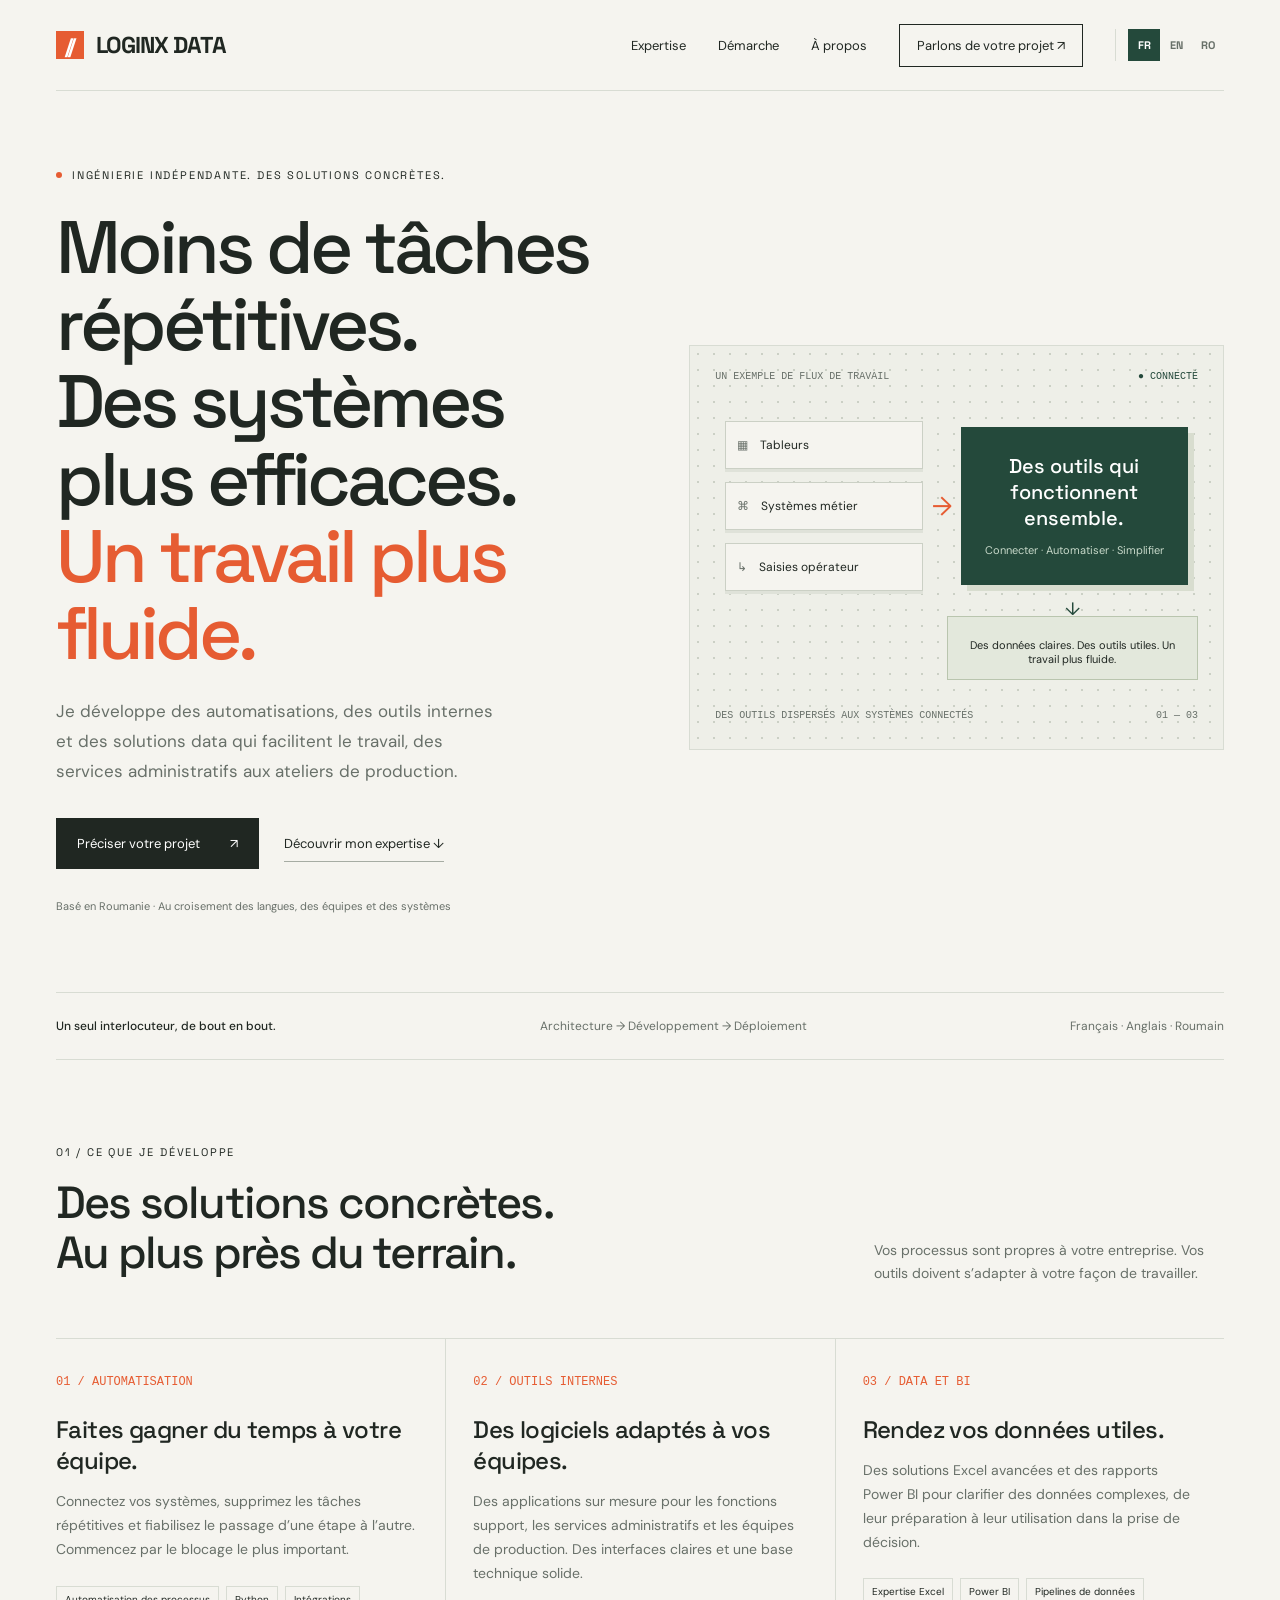
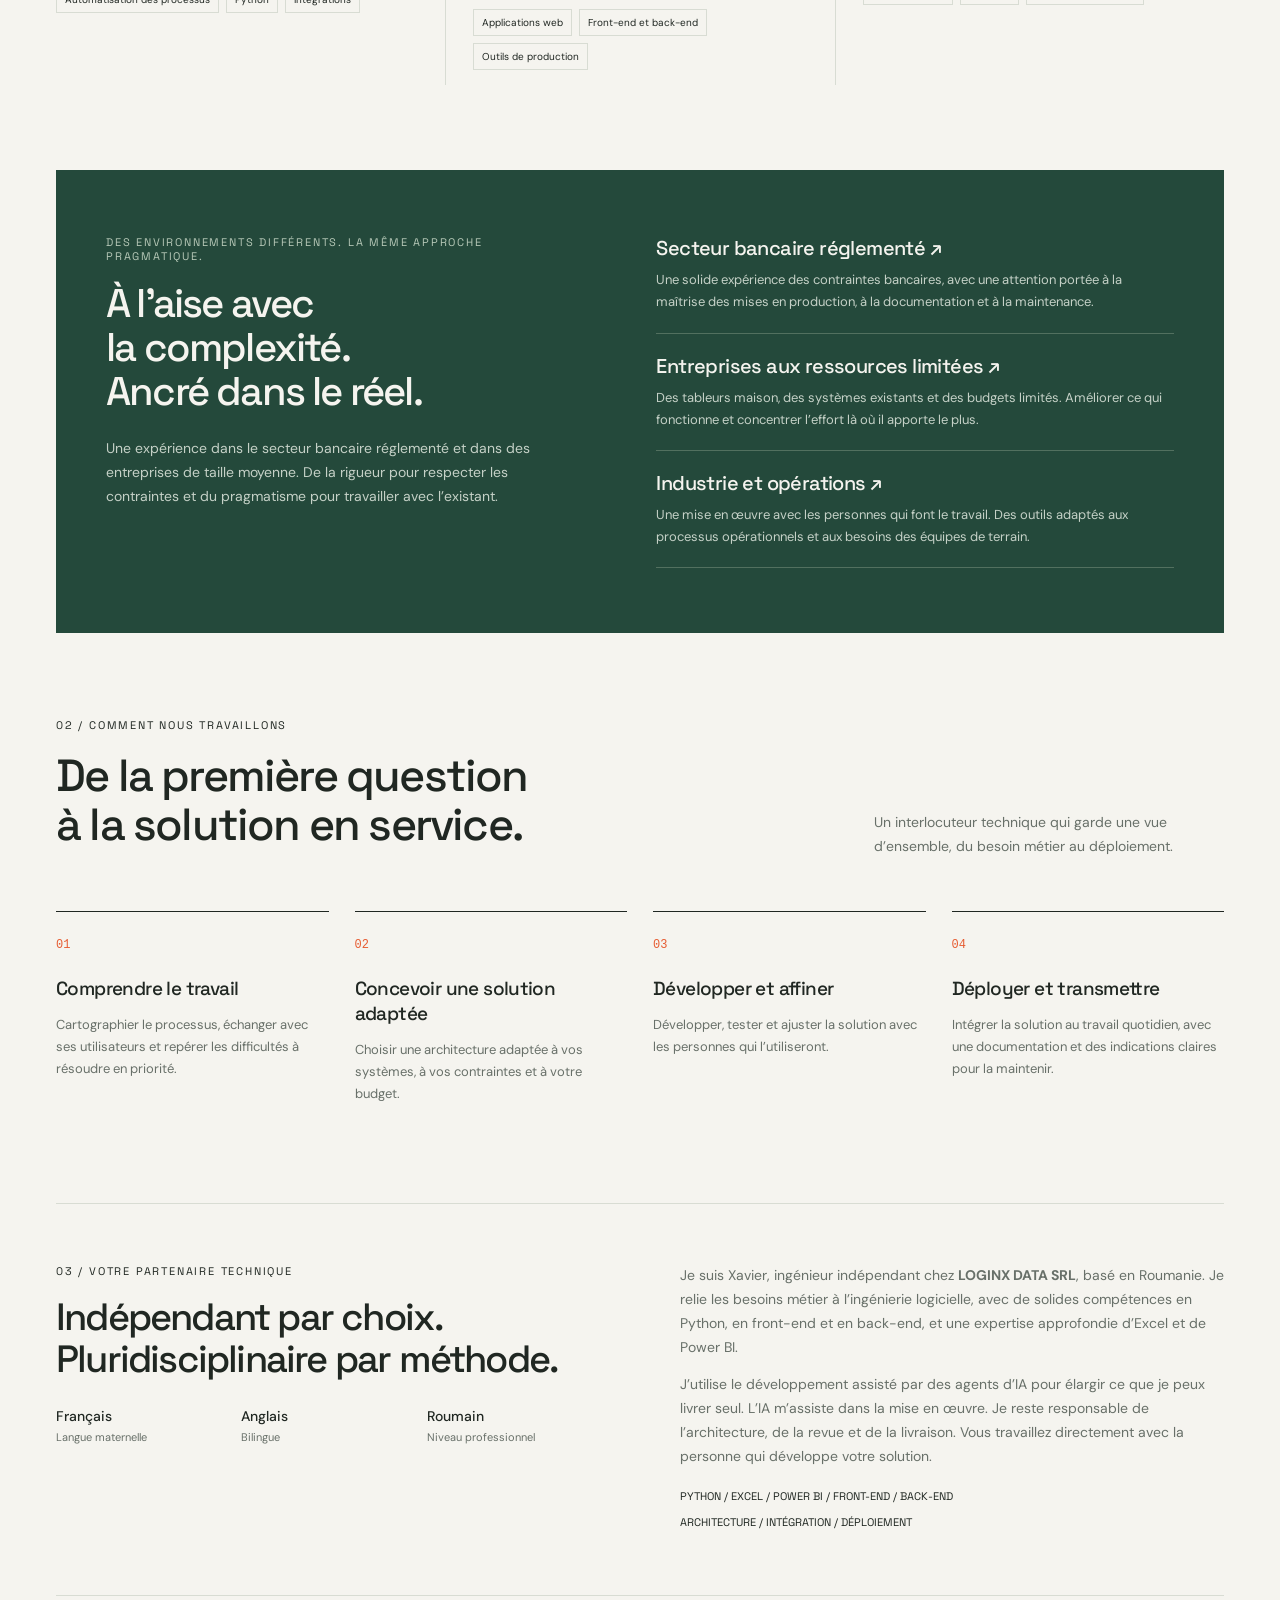
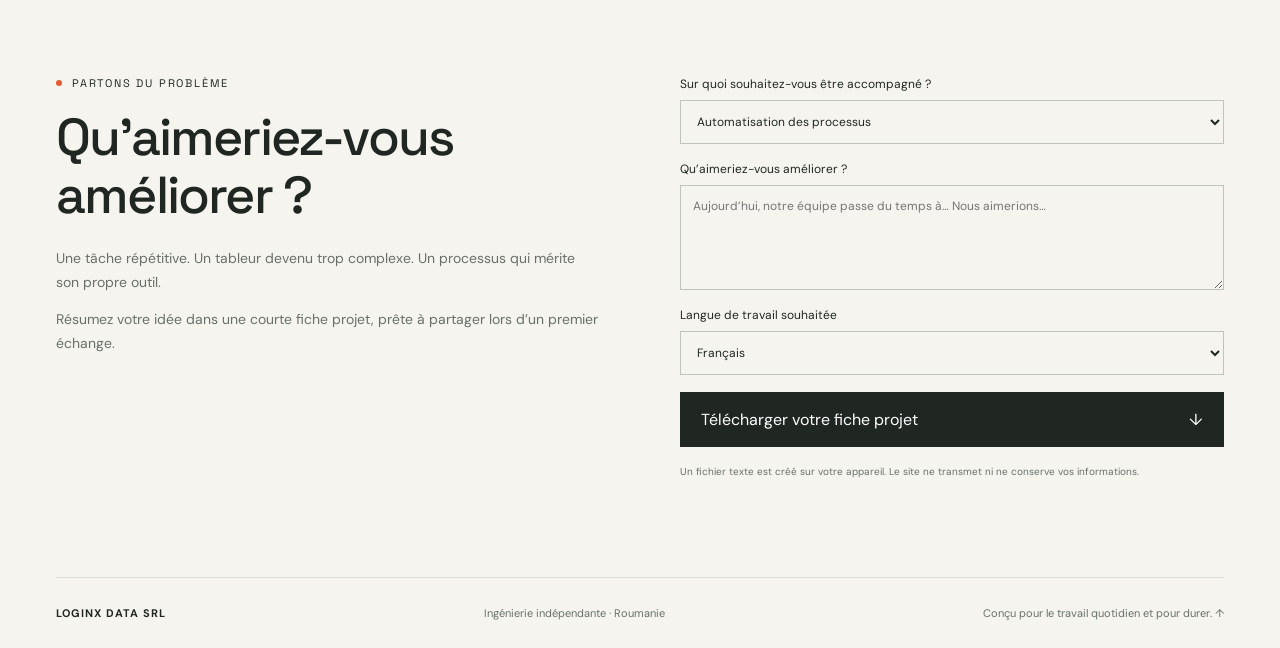
==== public/fr/index.html @ e3ccf80a "language and particule cursor" ====
<!doctype html>
<html lang="fr"><head><meta charset="utf-8"><meta name="viewport" content="width=device-width,initial-scale=1"><meta name="description" content="LOGINX DATA propose des services d’automatisation, de développement d’outils internes et de business intelligence. Ingénieur indépendant francophone basé en Roumanie, de l’architecture au déploiement."><meta name="theme-color" content="#f5f4ef"><title>LOGINX DATA — Fluidifiez votre travail.</title><link rel="stylesheet" href="../site.css"><script src="../cursor.js" defer></script></head><body><div class="wrap"><header><a class="brand" href="#" aria-label="Accueil LOGINX DATA"><span class="mark">//</span>LOGINX DATA</a><nav aria-label="Navigation principale"><a href="#expertise">Expertise</a><a href="#approach">Démarche</a><a href="#about">À propos</a><a class="nav-cta" href="#project">Parlons de votre projet ↗</a><div class="language-switch" role="group" aria-label="Langue du site"><a href="../fr/" lang="fr" hreflang="fr" aria-label="Français" aria-current="page">FR</a><a href="../" lang="en" hreflang="en" aria-label="English">EN</a><a href="../ro/" lang="ro" hreflang="ro" aria-label="Română">RO</a></div></nav></header><main>
<section class="hero"><div><div class="eyebrow"><span class="dot"></span>Ingénierie indépendante. Des solutions concrètes.</div><h1>Moins de tâches répétitives.<br>Des systèmes plus efficaces.<br><em>Un travail plus fluide.</em></h1><p class="lead">Je développe des automatisations, des outils internes et des solutions data qui facilitent le travail, des services administratifs aux ateliers de production.</p><div class="actions"><a class="btn" href="#project">Préciser votre projet <span>↗</span></a><a class="text-link" href="#expertise">Découvrir mon expertise ↓</a></div><p class="micro">Basé en Roumanie · Au croisement des langues, des équipes et des systèmes</p></div><div class="system" aria-label="Exemple de flux reliant tableurs, systèmes métier et saisies opérateur à des automatisations et des outils internes"><div class="sys-head"><span>UN EXEMPLE DE FLUX DE TRAVAIL</span><span class="live">● CONNECTÉ</span></div><div class="diagram"><div class="sources"><div class="node"><span>▦</span> Tableurs</div><div class="node"><span>⌘</span> Systèmes métier</div><div class="node"><span>↳</span> Saisies opérateur</div></div><div class="connector">→</div><div class="core"><b>Des outils qui<br>fonctionnent ensemble.</b><small>Connecter · Automatiser · Simplifier</small></div></div><div class="output">Des données claires. Des outils utiles. Un travail plus fluide.</div><div class="sys-foot"><span>DES OUTILS DISPERSÉS AUX SYSTÈMES CONNECTÉS</span><span>01 — 03</span></div></div></section>
<div class="strip"><b>Un seul interlocuteur, de bout en bout.</b><span>Architecture → Développement → Déploiement</span><span>Français · Anglais · Roumain</span></div>
<section class="section" id="expertise"><div class="section-head"><div><div class="eyebrow">01 / Ce que je développe</div><h2>Des solutions concrètes.<br>Au plus près du terrain.</h2></div><p>Vos processus sont propres à votre entreprise. Vos outils doivent s’adapter à votre façon de travailler.</p></div><div class="services"><article class="service"><span class="number">01 / AUTOMATISATION</span><h3>Faites gagner du temps à votre équipe.</h3><p>Connectez vos systèmes, supprimez les tâches répétitives et fiabilisez le passage d’une étape à l’autre. Commencez par le blocage le plus important.</p><div class="tags"><span class="tag">Automatisation des processus</span><span class="tag">Python</span><span class="tag">Intégrations</span></div></article><article class="service"><span class="number">02 / OUTILS INTERNES</span><h3>Des logiciels adaptés à vos équipes.</h3><p>Des applications sur mesure pour les fonctions support, les services administratifs et les équipes de production. Des interfaces claires et une base technique solide.</p><div class="tags"><span class="tag">Applications web</span><span class="tag">Front-end et back-end</span><span class="tag">Outils de production</span></div></article><article class="service"><span class="number">03 / DATA ET BI</span><h3>Rendez vos données utiles.</h3><p>Des solutions Excel avancées et des rapports Power BI pour clarifier des données complexes, de leur préparation à leur utilisation dans la prise de décision.</p><div class="tags"><span class="tag">Expertise Excel</span><span class="tag">Power BI</span><span class="tag">Pipelines de données</span></div></article></div></section>
<section class="context"><div><div class="eyebrow">Des environnements différents. La même approche pragmatique.</div><h2>À l’aise avec<br>la complexité.<br>Ancré dans le réel.</h2><p class="context-intro">Une expérience dans le secteur bancaire réglementé et dans des entreprises de taille moyenne. De la rigueur pour respecter les contraintes et du pragmatisme pour travailler avec l’existant.</p></div><div class="contexts"><article><h3>Secteur bancaire réglementé ↗</h3><p>Une solide expérience des contraintes bancaires, avec une attention portée à la maîtrise des mises en production, à la documentation et à la maintenance.</p></article><article><h3>Entreprises aux ressources limitées ↗</h3><p>Des tableurs maison, des systèmes existants et des budgets limités. Améliorer ce qui fonctionne et concentrer l’effort là où il apporte le plus.</p></article><article><h3>Industrie et opérations ↗</h3><p>Une mise en œuvre avec les personnes qui font le travail. Des outils adaptés aux processus opérationnels et aux besoins des équipes de terrain.</p></article></div></section>
<section class="section" id="approach"><div class="section-head"><div><div class="eyebrow">02 / Comment nous travaillons</div><h2>De la première question<br>à la solution en service.</h2></div><p>Un interlocuteur technique qui garde une vue d’ensemble, du besoin métier au déploiement.</p></div><div class="process"><article><span class="number">01</span><h3>Comprendre le travail</h3><p>Cartographier le processus, échanger avec ses utilisateurs et repérer les difficultés à résoudre en priorité.</p></article><article><span class="number">02</span><h3>Concevoir une solution adaptée</h3><p>Choisir une architecture adaptée à vos systèmes, à vos contraintes et à votre budget.</p></article><article><span class="number">03</span><h3>Développer et affiner</h3><p>Développer, tester et ajuster la solution avec les personnes qui l’utiliseront.</p></article><article><span class="number">04</span><h3>Déployer et transmettre</h3><p>Intégrer la solution au travail quotidien, avec une documentation et des indications claires pour la maintenir.</p></article></div></section>
<section class="about" id="about"><div><div class="eyebrow">03 / Votre partenaire technique</div><h2>Indépendant par choix.<br>Pluridisciplinaire par méthode.</h2><div class="languages"><div><b>Français</b><span>Langue maternelle</span></div><div><b>Anglais</b><span>Bilingue</span></div><div><b>Roumain</b><span>Niveau professionnel</span></div></div></div><div><p style="margin-top:0">Je suis Xavier, ingénieur indépendant chez <strong>LOGINX DATA SRL</strong>, basé en Roumanie. Je relie les besoins métier à l’ingénierie logicielle, avec de solides compétences en Python, en front-end et en back-end, et une expertise approfondie d’Excel et de Power BI.</p><p>J’utilise le développement assisté par des agents d’IA pour élargir ce que je peux livrer seul. L’IA m’assiste dans la mise en œuvre. Je reste responsable de l’architecture, de la revue et de la livraison. Vous travaillez directement avec la personne qui développe votre solution.</p><div class="tech">PYTHON / EXCEL / POWER BI / FRONT-END / BACK-END<br>ARCHITECTURE / INTÉGRATION / DÉPLOIEMENT</div></div></section>
<section class="contact" id="project"><div><div class="eyebrow"><span class="dot"></span>Partons du problème</div><h2>Qu’aimeriez-vous<br>améliorer ?</h2><p>Une tâche répétitive. Un tableur devenu trop complexe. Un processus qui mérite son propre outil.</p><p>Résumez votre idée dans une courte fiche projet, prête à partager lors d’un premier échange.</p></div><form class="form" id="brief"><label>Sur quoi souhaitez-vous être accompagné ?<select id="need"><option>Automatisation des processus</option><option>Outil interne ou application web</option><option>Excel et Power BI</option><option>Processus de production et outils opérateur</option><option>Architecture et réalisation de bout en bout</option></select></label><label>Qu’aimeriez-vous améliorer ?<textarea id="problem" placeholder="Aujourd’hui, notre équipe passe du temps à… Nous aimerions…" required maxlength="5000"></textarea></label><label>Langue de travail souhaitée<select id="language"><option>Anglais</option><option selected>Français</option><option>Roumain</option></select></label><button class="btn" type="submit">Télécharger votre fiche projet <span>↓</span></button><small>Un fichier texte est créé sur votre appareil. Le site ne transmet ni ne conserve vos informations.</small><p id="status" role="status"></p></form></section>
</main><footer><span class="foot-brand">LOGINX DATA SRL</span><span>Ingénierie indépendante · Roumanie</span><span>Conçu pour le travail quotidien et pour durer. <a href="#" aria-label="Retour en haut">↑</a></span></footer></div><script>document.getElementById('brief').addEventListener('submit',function(e){e.preventDefault();const content='FICHE PROJET — LOGINX DATA\n\nDomaine: '+document.getElementById('need').value+'\nLangue de travail: '+document.getElementById('language').value+'\n\nLe besoin\n'+document.getElementById('problem').value.trim()+'\n\nÀ aborder ensemble\n- Outils et systèmes actuels\n- Utilisateurs de la solution\n- Résultat attendu\n- Budget et calendrier\n';const url=URL.createObjectURL(new Blob([content],{type:'text/plain;charset=utf-8'}));const a=document.createElement('a');a.href=url;a.download='loginx-project-brief.txt';a.click();setTimeout(()=>URL.revokeObjectURL(url),1000);document.getElementById('status').textContent='Votre fiche est prête. Gardez-la pour votre premier échange.';});</script></body></html>
---- public/site.css ----
@import url('https://fonts.googleapis.com/css2?family=DM+Sans:wght@400;500;600;700&family=Space+Grotesk:wght@400;500;600;700&display=swap');
:root{--paper:#f5f4ef;--ink:#202722;--muted:#687069;--line:#d8dcd3;--orange:#e65c32;--green:#24493b}*{box-sizing:border-box}html{scroll-behavior:smooth;scroll-padding-top:85px}body{margin:0;background:var(--paper);color:var(--ink);font-family:'DM Sans',sans-serif;font-size:16px}a{color:inherit;text-decoration:none}button,input,select,textarea{font:inherit}button,a,input,select,textarea{outline-offset:5px}button{cursor:pointer}.wrap{max-width:1320px;margin:auto;padding:0 56px}header{height:91px;border-bottom:1px solid var(--line);display:flex;align-items:center;justify-content:space-between}.brand{font-family:'Space Grotesk',sans-serif;letter-spacing:-1px;font-weight:700;font-size:23px;display:flex;align-items:center;gap:12px}.mark{background:var(--orange);width:28px;height:28px;display:inline-grid;place-items:center;color:white;font-size:21px;letter-spacing:-5px;padding-right:5px}nav{display:flex;gap:32px;align-items:center;font-size:13px}nav a:hover{color:var(--orange)}.nav-cta{border:1px solid var(--ink);padding:12px 17px}.eyebrow{font-family:'Space Grotesk',sans-serif;text-transform:uppercase;letter-spacing:1.8px;font-size:11px;display:flex;gap:10px;align-items:center}.dot{width:6px;height:6px;background:var(--orange);border-radius:50%;display:inline-block}.hero{padding:77px 0 65px;display:grid;grid-template-columns:1.1fr 1fr;gap:45px;align-items:center}h1,h2,h3{font-family:'Space Grotesk',sans-serif;font-weight:500}h1{font-size:clamp(52px,5.8vw,80px);line-height:1.04;letter-spacing:-4px;margin:27px 0 25px}h1 em{font-style:normal;color:var(--orange)}.lead{font-size:17px;line-height:1.75;color:var(--muted);max-width:440px}.actions{display:flex;gap:25px;align-items:center;margin-top:32px;font-size:13px}.btn{display:inline-flex;align-items:center;justify-content:space-between;gap:30px;background:var(--ink);color:white;padding:17px 21px;border:0}.btn:hover{background:var(--green)}.text-link{border-bottom:1px solid #a6aca3;padding:9px 0}.micro{font-size:11px;color:var(--muted);margin-top:28px}.system{position:relative;border:1px solid var(--line);padding:25px;background-color:#eeefe8;background-image:radial-gradient(#cbd0c5 1px,transparent 1px);background-size:16px 16px;min-height:405px}.sys-head{display:flex;justify-content:space-between;font-family:monospace;font-size:10px;color:var(--muted)}.live{color:var(--green)}.diagram{padding:39px 10px 25px;display:grid;grid-template-columns:1fr 38px 1.15fr;align-items:center}.sources{display:grid;gap:13px}.node{background:var(--paper);border:1px solid #cbd0c5;padding:15px 11px;font-size:12px;display:flex;align-items:center;gap:12px;box-shadow:0 3px 0 #dfe2d9}.node span{color:var(--muted);font-family:monospace}.connector{text-align:center;color:var(--orange);font-size:26px}.core{background:var(--green);color:#fff;padding:26px 18px;text-align:center;box-shadow:6px 6px 0 #d8ddcf}.core b{font-family:'Space Grotesk';font-size:20px;font-weight:500}.core small{display:block;line-height:1.6;color:#c8d9ca;margin-top:11px;font-size:11px}.output{margin-left:auto;width:52%;padding:13px;background:#e3e8dc;border:1px solid #b9c5ae;font-size:11px;text-align:center}.output:before{content:'↓';display:block;margin-top:-33px;margin-bottom:17px;color:var(--green);font-size:18px}.sys-foot{display:flex;justify-content:space-between;margin-top:30px;font:10px monospace;color:var(--muted)}.strip{border-top:1px solid var(--line);border-bottom:1px solid var(--line);padding:25px 0;display:flex;justify-content:space-between;gap:20px;font-size:12px}.strip span{color:var(--muted)}.strip b{font-weight:500}.section{padding:85px 0}h2{font-size:45px;line-height:1.1;letter-spacing:-1.8px;margin:19px 0 23px}.section-head{display:flex;justify-content:space-between;align-items:end;gap:50px;margin-bottom:38px}.section-head p{max-width:350px;color:var(--muted);font-size:14px;line-height:1.7}.services{display:grid;grid-template-columns:repeat(3,1fr);border-top:1px solid var(--line)}.service{padding:30px 27px 15px 0}.service+.service{border-left:1px solid var(--line);padding-left:27px}.number{font:12px monospace;color:var(--orange)}h3{font-size:24px;letter-spacing:-.6px;margin:24px 0 14px}p{line-height:1.7}.service p{font-size:14px;color:var(--muted)}.tags{display:flex;gap:7px;flex-wrap:wrap;margin-top:24px}.tag{border:1px solid var(--line);padding:6px 8px;font-size:10px}.context{background:var(--green);color:#f5f4ef;padding:65px 50px;display:grid;grid-template-columns:1fr 1.1fr;gap:80px}.context .eyebrow{color:#b7c9b8}.context h2{font-size:40px}.context-intro{color:#c5d1c7;font-size:14px}.contexts article{padding:19px 0;border-bottom:1px solid #52705f}.contexts article:first-child{padding-top:0}.contexts h3{font-size:20px;margin:0 0 8px}.contexts p{font-size:13px;margin:0;color:#c5d1c7}.process{display:grid;grid-template-columns:repeat(4,1fr);gap:26px}.process article{border-top:1px solid var(--ink);padding-top:20px}.process h3{font-size:19px;margin:23px 0 12px}.process p{font-size:13px;color:var(--muted)}.about{display:grid;grid-template-columns:1fr 1fr;gap:80px;padding:60px 0;border-top:1px solid var(--line);border-bottom:1px solid var(--line)}.about h2{font-size:38px}.about p{color:var(--muted);font-size:14px}.tech{font:11px 'Space Grotesk';line-height:2.4;color:var(--ink)}.languages{display:grid;grid-template-columns:repeat(3,1fr);gap:12px;margin-top:26px}.languages b{font-size:14px;font-weight:500;display:block}.languages span{font-size:11px;color:var(--muted)}.contact{padding:80px 0;display:grid;grid-template-columns:1fr 1fr;gap:80px}.contact h2{font-size:52px}.contact p{color:var(--muted);font-size:14px}.form{display:grid;gap:17px}label{font-size:12px;display:grid;gap:8px}select,textarea{width:100%;background:transparent;border:1px solid #bec5b9;padding:12px;color:var(--ink);border-radius:0}textarea{resize:vertical;min-height:105px}.form small{color:var(--muted);font-size:10px;line-height:1.6}.form .btn{width:100%}footer{border-top:1px solid var(--line);padding:28px 0;display:flex;justify-content:space-between;font-size:11px;color:var(--muted)}.foot-brand{color:var(--ink);font-weight:700;letter-spacing:1px}#status{font-size:12px;color:var(--green);margin:0}@media(min-width:1450px){.hero{padding-top:95px;padding-bottom:90px}}@media(max-width:900px){.wrap{padding:0 28px}nav{gap:18px}.hero{gap:25px}h1{font-size:57px}.system{padding:18px}.diagram{padding-left:0;padding-right:0}.context,.about,.contact{gap:35px}.context{padding:40px 30px}.strip{font-size:10px}}@media(max-width:680px){.wrap{padding:0 22px}header{height:76px}.brand{font-size:19px}nav>a:not(.nav-cta){display:none}.nav-cta{font-size:11px;padding:10px}.hero{grid-template-columns:1fr;padding:48px 0 35px;gap:35px}h1{font-size:61px;letter-spacing:-3px}.lead{font-size:16px}.system{min-height:365px}.strip{flex-wrap:wrap;gap:14px 25px}.section{padding:55px 0}.section-head{display:block;margin-bottom:28px}h2{font-size:36px}.services{grid-template-columns:1fr}.service,.service+.service{border-left:0;border-bottom:1px solid var(--line);padding:25px 0}.service h3{margin-top:13px}.context,.about,.contact{grid-template-columns:1fr;gap:28px}.context{padding:33px 24px}.context h2{font-size:34px}.process{grid-template-columns:1fr 1fr;gap:25px}.about{padding:42px 0}.contact{padding:55px 0}.contact h2{font-size:42px}footer{gap:20px;flex-wrap:wrap}.languages{gap:8px}}@media(prefers-reduced-motion:reduce){html{scroll-behavior:auto}}

.language-switch {
  display: flex;
  align-items: center;
  padding-left: 12px;
  border-left: 1px solid var(--line);
  font: 700 11px 'Space Grotesk', sans-serif;
}

.language-switch a {
  display: grid;
  min-width: 32px;
  min-height: 32px;
  place-items: center;
  color: var(--muted);
}

.language-switch [aria-current="page"] {
  background: var(--green);
  color: white;
}

.language-switch [aria-current="page"]:hover {
  color: white;
}

.cursor-trail {
  position: fixed;
  z-index: 10;
  inset: 0;
  overflow: hidden;
  pointer-events: none;
}

.cursor-particle {
  position: absolute;
  width: var(--particle-size);
  height: var(--particle-size);
  border-radius: 50%;
  background: var(--orange);
  animation: cursor-particle-fade 360ms ease-out both;
}

@keyframes cursor-particle-fade {
  from {
    opacity: 0.8;
    transform: translate(-50%, -50%);
  }

  to {
    opacity: 0;
    transform: translate(calc(-50% + var(--drift-x)), calc(-50% + 7px)) scale(0.35);
  }
}

@media (prefers-reduced-motion: reduce) {
  .cursor-trail {
    display: none;
  }
}

@media (max-width: 680px) {
  header {
    height: auto;
    min-height: 76px;
    padding: 12px 0;
    gap: 8px 16px;
    flex-wrap: wrap;
  }

  header nav {
    gap: 10px;
  }

  h1 {
    font-size: clamp(38px, 9vw, 61px);
    letter-spacing: -0.045em;
  }
}

@media (max-width: 400px) {
  .system {
    padding: 14px;
  }

  .diagram {
    grid-template-columns: minmax(0, 1fr) 24px minmax(0, 1fr);
  }

  .node {
    gap: 5px;
    padding-inline: 6px;
  }

  .core {
    padding-inline: 7px;
  }

  .sys-foot {
    gap: 8px;
  }
}
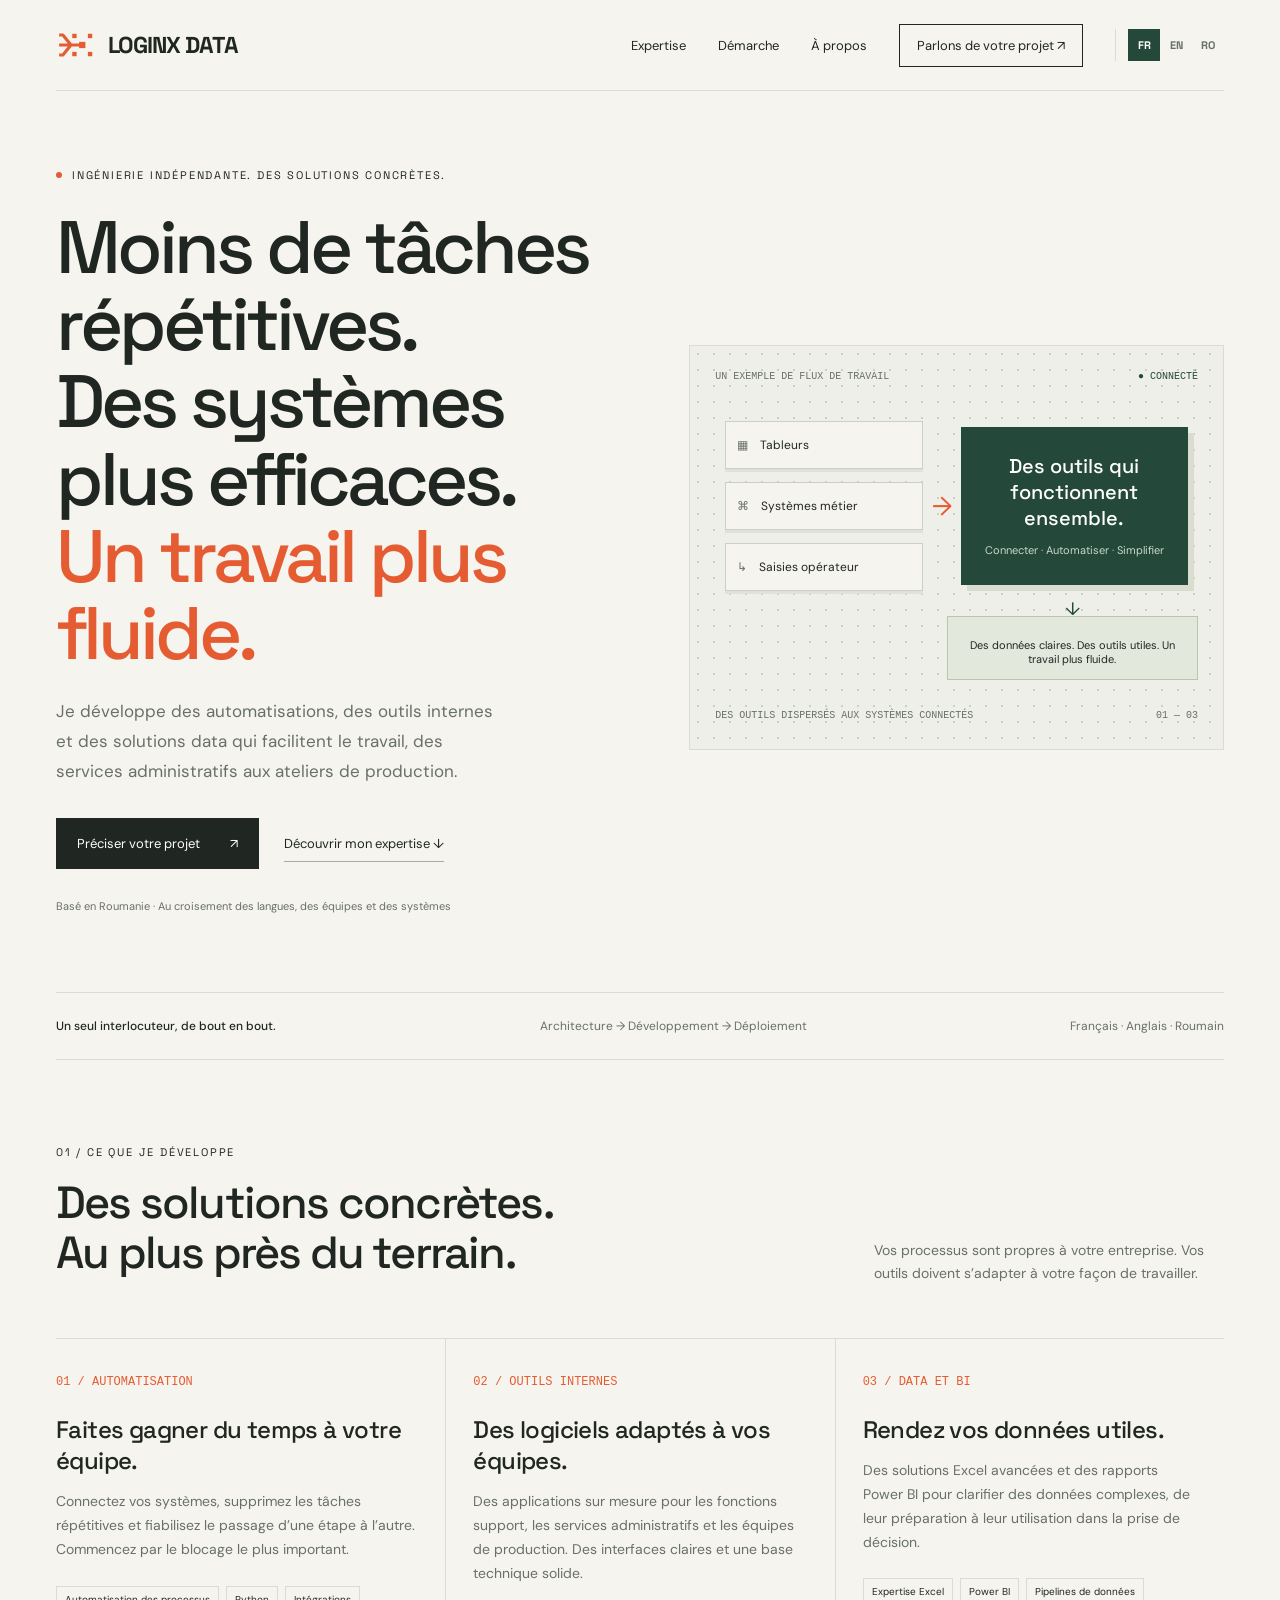
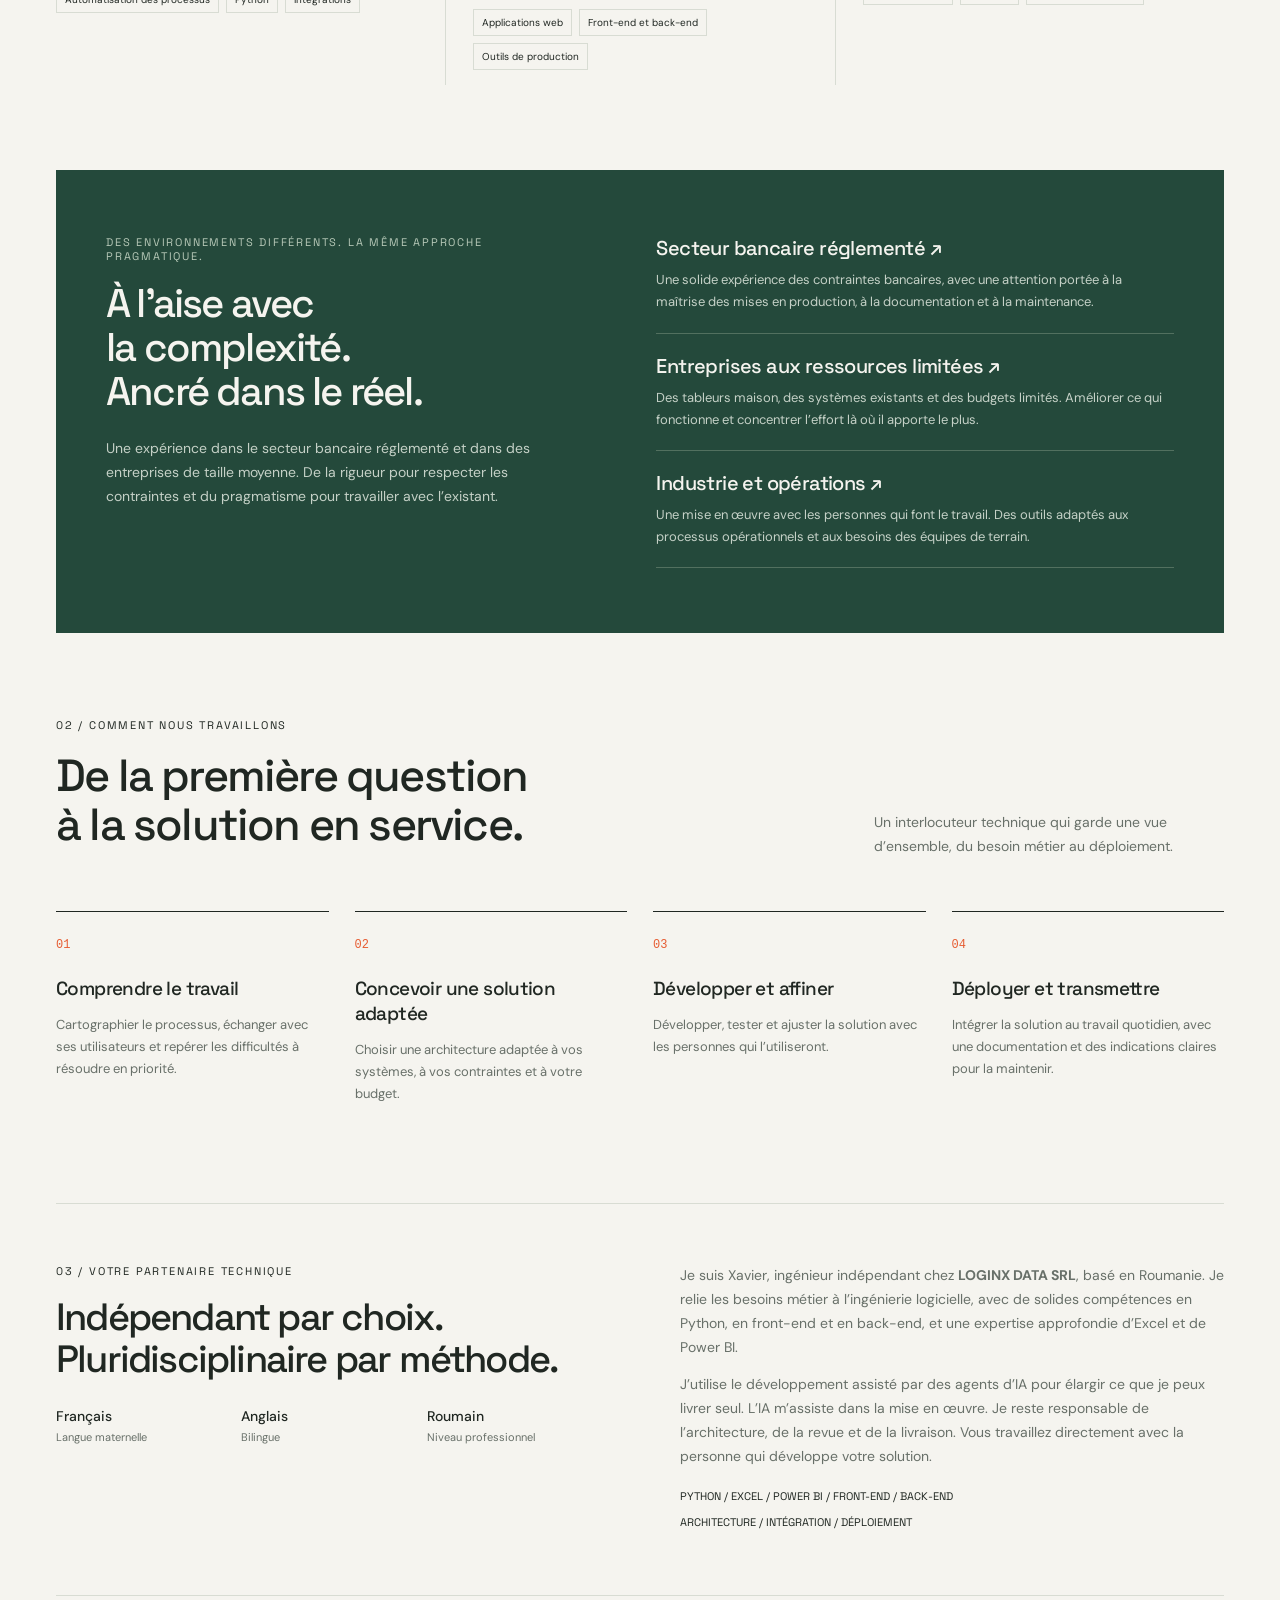
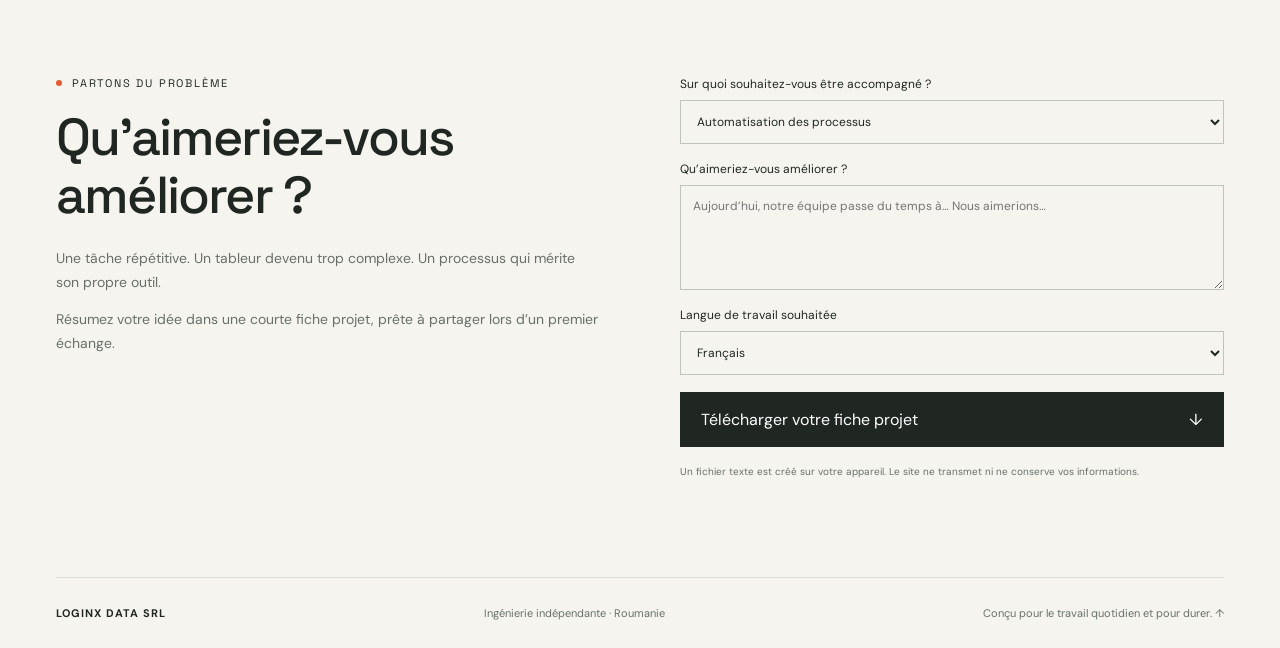
==== commit e5534eec: "Logo" ====
--- a/public/fr/index.html
+++ b/public/fr/index.html
@@ -1,5 +1,5 @@
 <!doctype html>
-<html lang="fr"><head><meta charset="utf-8"><meta name="viewport" content="width=device-width,initial-scale=1"><meta name="description" content="LOGINX DATA propose des services d’automatisation, de développement d’outils internes et de business intelligence. Ingénieur indépendant francophone basé en Roumanie, de l’architecture au déploiement."><meta name="theme-color" content="#f5f4ef"><title>LOGINX DATA — Fluidifiez votre travail.</title><link rel="stylesheet" href="../site.css"><script src="../cursor.js" defer></script></head><body><div class="wrap"><header><a class="brand" href="#" aria-label="Accueil LOGINX DATA"><span class="mark">//</span>LOGINX DATA</a><nav aria-label="Navigation principale"><a href="#expertise">Expertise</a><a href="#approach">Démarche</a><a href="#about">À propos</a><a class="nav-cta" href="#project">Parlons de votre projet ↗</a><div class="language-switch" role="group" aria-label="Langue du site"><a href="../fr/" lang="fr" hreflang="fr" aria-label="Français" aria-current="page">FR</a><a href="../" lang="en" hreflang="en" aria-label="English">EN</a><a href="../ro/" lang="ro" hreflang="ro" aria-label="Română">RO</a></div></nav></header><main>
+<html lang="fr"><head><meta charset="utf-8"><meta name="viewport" content="width=device-width,initial-scale=1"><meta name="description" content="LOGINX DATA propose des services d’automatisation, de développement d’outils internes et de business intelligence. Ingénieur indépendant francophone basé en Roumanie, de l’architecture au déploiement."><meta name="theme-color" content="#f5f4ef"><title>LOGINX DATA — Fluidifiez votre travail.</title><link rel="icon" type="image/svg+xml" sizes="any" href="../favicon.svg?v=fusion"><link rel="stylesheet" href="../site.css"><script src="../cursor.js" defer></script></head><body><div class="wrap"><header><a class="brand" href="#" aria-label="Accueil LOGINX DATA"><img class="mark" src="../logo.svg" width="40" height="40" alt="" aria-hidden="true">LOGINX DATA</a><nav aria-label="Navigation principale"><a href="#expertise">Expertise</a><a href="#approach">Démarche</a><a href="#about">À propos</a><a class="nav-cta" href="#project">Parlons de votre projet ↗</a><div class="language-switch" role="group" aria-label="Langue du site"><a href="../fr/" lang="fr" hreflang="fr" aria-label="Français" aria-current="page">FR</a><a href="../" lang="en" hreflang="en" aria-label="English">EN</a><a href="../ro/" lang="ro" hreflang="ro" aria-label="Română">RO</a></div></nav></header><main>
 <section class="hero"><div><div class="eyebrow"><span class="dot"></span>Ingénierie indépendante. Des solutions concrètes.</div><h1>Moins de tâches répétitives.<br>Des systèmes plus efficaces.<br><em>Un travail plus fluide.</em></h1><p class="lead">Je développe des automatisations, des outils internes et des solutions data qui facilitent le travail, des services administratifs aux ateliers de production.</p><div class="actions"><a class="btn" href="#project">Préciser votre projet <span>↗</span></a><a class="text-link" href="#expertise">Découvrir mon expertise ↓</a></div><p class="micro">Basé en Roumanie · Au croisement des langues, des équipes et des systèmes</p></div><div class="system" aria-label="Exemple de flux reliant tableurs, systèmes métier et saisies opérateur à des automatisations et des outils internes"><div class="sys-head"><span>UN EXEMPLE DE FLUX DE TRAVAIL</span><span class="live">● CONNECTÉ</span></div><div class="diagram"><div class="sources"><div class="node"><span>▦</span> Tableurs</div><div class="node"><span>⌘</span> Systèmes métier</div><div class="node"><span>↳</span> Saisies opérateur</div></div><div class="connector">→</div><div class="core"><b>Des outils qui<br>fonctionnent ensemble.</b><small>Connecter · Automatiser · Simplifier</small></div></div><div class="output">Des données claires. Des outils utiles. Un travail plus fluide.</div><div class="sys-foot"><span>DES OUTILS DISPERSÉS AUX SYSTÈMES CONNECTÉS</span><span>01 — 03</span></div></div></section>
 <div class="strip"><b>Un seul interlocuteur, de bout en bout.</b><span>Architecture → Développement → Déploiement</span><span>Français · Anglais · Roumain</span></div>
 <section class="section" id="expertise"><div class="section-head"><div><div class="eyebrow">01 / Ce que je développe</div><h2>Des solutions concrètes.<br>Au plus près du terrain.</h2></div><p>Vos processus sont propres à votre entreprise. Vos outils doivent s’adapter à votre façon de travailler.</p></div><div class="services"><article class="service"><span class="number">01 / AUTOMATISATION</span><h3>Faites gagner du temps à votre équipe.</h3><p>Connectez vos systèmes, supprimez les tâches répétitives et fiabilisez le passage d’une étape à l’autre. Commencez par le blocage le plus important.</p><div class="tags"><span class="tag">Automatisation des processus</span><span class="tag">Python</span><span class="tag">Intégrations</span></div></article><article class="service"><span class="number">02 / OUTILS INTERNES</span><h3>Des logiciels adaptés à vos équipes.</h3><p>Des applications sur mesure pour les fonctions support, les services administratifs et les équipes de production. Des interfaces claires et une base technique solide.</p><div class="tags"><span class="tag">Applications web</span><span class="tag">Front-end et back-end</span><span class="tag">Outils de production</span></div></article><article class="service"><span class="number">03 / DATA ET BI</span><h3>Rendez vos données utiles.</h3><p>Des solutions Excel avancées et des rapports Power BI pour clarifier des données complexes, de leur préparation à leur utilisation dans la prise de décision.</p><div class="tags"><span class="tag">Expertise Excel</span><span class="tag">Power BI</span><span class="tag">Pipelines de données</span></div></article></div></section>
--- a/public/site.css
+++ b/public/site.css
@@ -1,5 +1,5 @@
 @import url('https://fonts.googleapis.com/css2?family=DM+Sans:wght@400;500;600;700&family=Space+Grotesk:wght@400;500;600;700&display=swap');
-:root{--paper:#f5f4ef;--ink:#202722;--muted:#687069;--line:#d8dcd3;--orange:#e65c32;--green:#24493b}*{box-sizing:border-box}html{scroll-behavior:smooth;scroll-padding-top:85px}body{margin:0;background:var(--paper);color:var(--ink);font-family:'DM Sans',sans-serif;font-size:16px}a{color:inherit;text-decoration:none}button,input,select,textarea{font:inherit}button,a,input,select,textarea{outline-offset:5px}button{cursor:pointer}.wrap{max-width:1320px;margin:auto;padding:0 56px}header{height:91px;border-bottom:1px solid var(--line);display:flex;align-items:center;justify-content:space-between}.brand{font-family:'Space Grotesk',sans-serif;letter-spacing:-1px;font-weight:700;font-size:23px;display:flex;align-items:center;gap:12px}.mark{background:var(--orange);width:28px;height:28px;display:inline-grid;place-items:center;color:white;font-size:21px;letter-spacing:-5px;padding-right:5px}nav{display:flex;gap:32px;align-items:center;font-size:13px}nav a:hover{color:var(--orange)}.nav-cta{border:1px solid var(--ink);padding:12px 17px}.eyebrow{font-family:'Space Grotesk',sans-serif;text-transform:uppercase;letter-spacing:1.8px;font-size:11px;display:flex;gap:10px;align-items:center}.dot{width:6px;height:6px;background:var(--orange);border-radius:50%;display:inline-block}.hero{padding:77px 0 65px;display:grid;grid-template-columns:1.1fr 1fr;gap:45px;align-items:center}h1,h2,h3{font-family:'Space Grotesk',sans-serif;font-weight:500}h1{font-size:clamp(52px,5.8vw,80px);line-height:1.04;letter-spacing:-4px;margin:27px 0 25px}h1 em{font-style:normal;color:var(--orange)}.lead{font-size:17px;line-height:1.75;color:var(--muted);max-width:440px}.actions{display:flex;gap:25px;align-items:center;margin-top:32px;font-size:13px}.btn{display:inline-flex;align-items:center;justify-content:space-between;gap:30px;background:var(--ink);color:white;padding:17px 21px;border:0}.btn:hover{background:var(--green)}.text-link{border-bottom:1px solid #a6aca3;padding:9px 0}.micro{font-size:11px;color:var(--muted);margin-top:28px}.system{position:relative;border:1px solid var(--line);padding:25px;background-color:#eeefe8;background-image:radial-gradient(#cbd0c5 1px,transparent 1px);background-size:16px 16px;min-height:405px}.sys-head{display:flex;justify-content:space-between;font-family:monospace;font-size:10px;color:var(--muted)}.live{color:var(--green)}.diagram{padding:39px 10px 25px;display:grid;grid-template-columns:1fr 38px 1.15fr;align-items:center}.sources{display:grid;gap:13px}.node{background:var(--paper);border:1px solid #cbd0c5;padding:15px 11px;font-size:12px;display:flex;align-items:center;gap:12px;box-shadow:0 3px 0 #dfe2d9}.node span{color:var(--muted);font-family:monospace}.connector{text-align:center;color:var(--orange);font-size:26px}.core{background:var(--green);color:#fff;padding:26px 18px;text-align:center;box-shadow:6px 6px 0 #d8ddcf}.core b{font-family:'Space Grotesk';font-size:20px;font-weight:500}.core small{display:block;line-height:1.6;color:#c8d9ca;margin-top:11px;font-size:11px}.output{margin-left:auto;width:52%;padding:13px;background:#e3e8dc;border:1px solid #b9c5ae;font-size:11px;text-align:center}.output:before{content:'↓';display:block;margin-top:-33px;margin-bottom:17px;color:var(--green);font-size:18px}.sys-foot{display:flex;justify-content:space-between;margin-top:30px;font:10px monospace;color:var(--muted)}.strip{border-top:1px solid var(--line);border-bottom:1px solid var(--line);padding:25px 0;display:flex;justify-content:space-between;gap:20px;font-size:12px}.strip span{color:var(--muted)}.strip b{font-weight:500}.section{padding:85px 0}h2{font-size:45px;line-height:1.1;letter-spacing:-1.8px;margin:19px 0 23px}.section-head{display:flex;justify-content:space-between;align-items:end;gap:50px;margin-bottom:38px}.section-head p{max-width:350px;color:var(--muted);font-size:14px;line-height:1.7}.services{display:grid;grid-template-columns:repeat(3,1fr);border-top:1px solid var(--line)}.service{padding:30px 27px 15px 0}.service+.service{border-left:1px solid var(--line);padding-left:27px}.number{font:12px monospace;color:var(--orange)}h3{font-size:24px;letter-spacing:-.6px;margin:24px 0 14px}p{line-height:1.7}.service p{font-size:14px;color:var(--muted)}.tags{display:flex;gap:7px;flex-wrap:wrap;margin-top:24px}.tag{border:1px solid var(--line);padding:6px 8px;font-size:10px}.context{background:var(--green);color:#f5f4ef;padding:65px 50px;display:grid;grid-template-columns:1fr 1.1fr;gap:80px}.context .eyebrow{color:#b7c9b8}.context h2{font-size:40px}.context-intro{color:#c5d1c7;font-size:14px}.contexts article{padding:19px 0;border-bottom:1px solid #52705f}.contexts article:first-child{padding-top:0}.contexts h3{font-size:20px;margin:0 0 8px}.contexts p{font-size:13px;margin:0;color:#c5d1c7}.process{display:grid;grid-template-columns:repeat(4,1fr);gap:26px}.process article{border-top:1px solid var(--ink);padding-top:20px}.process h3{font-size:19px;margin:23px 0 12px}.process p{font-size:13px;color:var(--muted)}.about{display:grid;grid-template-columns:1fr 1fr;gap:80px;padding:60px 0;border-top:1px solid var(--line);border-bottom:1px solid var(--line)}.about h2{font-size:38px}.about p{color:var(--muted);font-size:14px}.tech{font:11px 'Space Grotesk';line-height:2.4;color:var(--ink)}.languages{display:grid;grid-template-columns:repeat(3,1fr);gap:12px;margin-top:26px}.languages b{font-size:14px;font-weight:500;display:block}.languages span{font-size:11px;color:var(--muted)}.contact{padding:80px 0;display:grid;grid-template-columns:1fr 1fr;gap:80px}.contact h2{font-size:52px}.contact p{color:var(--muted);font-size:14px}.form{display:grid;gap:17px}label{font-size:12px;display:grid;gap:8px}select,textarea{width:100%;background:transparent;border:1px solid #bec5b9;padding:12px;color:var(--ink);border-radius:0}textarea{resize:vertical;min-height:105px}.form small{color:var(--muted);font-size:10px;line-height:1.6}.form .btn{width:100%}footer{border-top:1px solid var(--line);padding:28px 0;display:flex;justify-content:space-between;font-size:11px;color:var(--muted)}.foot-brand{color:var(--ink);font-weight:700;letter-spacing:1px}#status{font-size:12px;color:var(--green);margin:0}@media(min-width:1450px){.hero{padding-top:95px;padding-bottom:90px}}@media(max-width:900px){.wrap{padding:0 28px}nav{gap:18px}.hero{gap:25px}h1{font-size:57px}.system{padding:18px}.diagram{padding-left:0;padding-right:0}.context,.about,.contact{gap:35px}.context{padding:40px 30px}.strip{font-size:10px}}@media(max-width:680px){.wrap{padding:0 22px}header{height:76px}.brand{font-size:19px}nav>a:not(.nav-cta){display:none}.nav-cta{font-size:11px;padding:10px}.hero{grid-template-columns:1fr;padding:48px 0 35px;gap:35px}h1{font-size:61px;letter-spacing:-3px}.lead{font-size:16px}.system{min-height:365px}.strip{flex-wrap:wrap;gap:14px 25px}.section{padding:55px 0}.section-head{display:block;margin-bottom:28px}h2{font-size:36px}.services{grid-template-columns:1fr}.service,.service+.service{border-left:0;border-bottom:1px solid var(--line);padding:25px 0}.service h3{margin-top:13px}.context,.about,.contact{grid-template-columns:1fr;gap:28px}.context{padding:33px 24px}.context h2{font-size:34px}.process{grid-template-columns:1fr 1fr;gap:25px}.about{padding:42px 0}.contact{padding:55px 0}.contact h2{font-size:42px}footer{gap:20px;flex-wrap:wrap}.languages{gap:8px}}@media(prefers-reduced-motion:reduce){html{scroll-behavior:auto}}
+:root{--paper:#f5f4ef;--ink:#202722;--muted:#687069;--line:#d8dcd3;--orange:#e65c32;--green:#24493b}*{box-sizing:border-box}html{scroll-behavior:smooth;scroll-padding-top:85px}body{margin:0;background:var(--paper);color:var(--ink);font-family:'DM Sans',sans-serif;font-size:16px}a{color:inherit;text-decoration:none}button,input,select,textarea{font:inherit}button,a,input,select,textarea{outline-offset:5px}button{cursor:pointer}.wrap{max-width:1320px;margin:auto;padding:0 56px}header{height:91px;border-bottom:1px solid var(--line);display:flex;align-items:center;justify-content:space-between}.brand{font-family:'Space Grotesk',sans-serif;letter-spacing:-1px;font-weight:700;font-size:23px;display:flex;align-items:center;gap:12px}.mark{display:block;width:40px;height:40px;flex-shrink:0}nav{display:flex;gap:32px;align-items:center;font-size:13px}nav a:hover{color:var(--orange)}.nav-cta{border:1px solid var(--ink);padding:12px 17px}.eyebrow{font-family:'Space Grotesk',sans-serif;text-transform:uppercase;letter-spacing:1.8px;font-size:11px;display:flex;gap:10px;align-items:center}.dot{width:6px;height:6px;background:var(--orange);border-radius:50%;display:inline-block}.hero{padding:77px 0 65px;display:grid;grid-template-columns:1.1fr 1fr;gap:45px;align-items:center}h1,h2,h3{font-family:'Space Grotesk',sans-serif;font-weight:500}h1{font-size:clamp(52px,5.8vw,80px);line-height:1.04;letter-spacing:-4px;margin:27px 0 25px}h1 em{font-style:normal;color:var(--orange)}.lead{font-size:17px;line-height:1.75;color:var(--muted);max-width:440px}.actions{display:flex;gap:25px;align-items:center;margin-top:32px;font-size:13px}.btn{display:inline-flex;align-items:center;justify-content:space-between;gap:30px;background:var(--ink);color:white;padding:17px 21px;border:0}.btn:hover{background:var(--green)}.text-link{border-bottom:1px solid #a6aca3;padding:9px 0}.micro{font-size:11px;color:var(--muted);margin-top:28px}.system{position:relative;border:1px solid var(--line);padding:25px;background-color:#eeefe8;background-image:radial-gradient(#cbd0c5 1px,transparent 1px);background-size:16px 16px;min-height:405px}.sys-head{display:flex;justify-content:space-between;font-family:monospace;font-size:10px;color:var(--muted)}.live{color:var(--green)}.diagram{padding:39px 10px 25px;display:grid;grid-template-columns:1fr 38px 1.15fr;align-items:center}.sources{display:grid;gap:13px}.node{background:var(--paper);border:1px solid #cbd0c5;padding:15px 11px;font-size:12px;display:flex;align-items:center;gap:12px;box-shadow:0 3px 0 #dfe2d9}.node span{color:var(--muted);font-family:monospace}.connector{text-align:center;color:var(--orange);font-size:26px}.core{background:var(--green);color:#fff;padding:26px 18px;text-align:center;box-shadow:6px 6px 0 #d8ddcf}.core b{font-family:'Space Grotesk';font-size:20px;font-weight:500}.core small{display:block;line-height:1.6;color:#c8d9ca;margin-top:11px;font-size:11px}.output{margin-left:auto;width:52%;padding:13px;background:#e3e8dc;border:1px solid #b9c5ae;font-size:11px;text-align:center}.output:before{content:'↓';display:block;margin-top:-33px;margin-bottom:17px;color:var(--green);font-size:18px}.sys-foot{display:flex;justify-content:space-between;margin-top:30px;font:10px monospace;color:var(--muted)}.strip{border-top:1px solid var(--line);border-bottom:1px solid var(--line);padding:25px 0;display:flex;justify-content:space-between;gap:20px;font-size:12px}.strip span{color:var(--muted)}.strip b{font-weight:500}.section{padding:85px 0}h2{font-size:45px;line-height:1.1;letter-spacing:-1.8px;margin:19px 0 23px}.section-head{display:flex;justify-content:space-between;align-items:end;gap:50px;margin-bottom:38px}.section-head p{max-width:350px;color:var(--muted);font-size:14px;line-height:1.7}.services{display:grid;grid-template-columns:repeat(3,1fr);border-top:1px solid var(--line)}.service{padding:30px 27px 15px 0}.service+.service{border-left:1px solid var(--line);padding-left:27px}.number{font:12px monospace;color:var(--orange)}h3{font-size:24px;letter-spacing:-.6px;margin:24px 0 14px}p{line-height:1.7}.service p{font-size:14px;color:var(--muted)}.tags{display:flex;gap:7px;flex-wrap:wrap;margin-top:24px}.tag{border:1px solid var(--line);padding:6px 8px;font-size:10px}.context{background:var(--green);color:#f5f4ef;padding:65px 50px;display:grid;grid-template-columns:1fr 1.1fr;gap:80px}.context .eyebrow{color:#b7c9b8}.context h2{font-size:40px}.context-intro{color:#c5d1c7;font-size:14px}.contexts article{padding:19px 0;border-bottom:1px solid #52705f}.contexts article:first-child{padding-top:0}.contexts h3{font-size:20px;margin:0 0 8px}.contexts p{font-size:13px;margin:0;color:#c5d1c7}.process{display:grid;grid-template-columns:repeat(4,1fr);gap:26px}.process article{border-top:1px solid var(--ink);padding-top:20px}.process h3{font-size:19px;margin:23px 0 12px}.process p{font-size:13px;color:var(--muted)}.about{display:grid;grid-template-columns:1fr 1fr;gap:80px;padding:60px 0;border-top:1px solid var(--line);border-bottom:1px solid var(--line)}.about h2{font-size:38px}.about p{color:var(--muted);font-size:14px}.tech{font:11px 'Space Grotesk';line-height:2.4;color:var(--ink)}.languages{display:grid;grid-template-columns:repeat(3,1fr);gap:12px;margin-top:26px}.languages b{font-size:14px;font-weight:500;display:block}.languages span{font-size:11px;color:var(--muted)}.contact{padding:80px 0;display:grid;grid-template-columns:1fr 1fr;gap:80px}.contact h2{font-size:52px}.contact p{color:var(--muted);font-size:14px}.form{display:grid;gap:17px}label{font-size:12px;display:grid;gap:8px}select,textarea{width:100%;background:transparent;border:1px solid #bec5b9;padding:12px;color:var(--ink);border-radius:0}textarea{resize:vertical;min-height:105px}.form small{color:var(--muted);font-size:10px;line-height:1.6}.form .btn{width:100%}footer{border-top:1px solid var(--line);padding:28px 0;display:flex;justify-content:space-between;font-size:11px;color:var(--muted)}.foot-brand{color:var(--ink);font-weight:700;letter-spacing:1px}#status{font-size:12px;color:var(--green);margin:0}@media(min-width:1450px){.hero{padding-top:95px;padding-bottom:90px}}@media(max-width:900px){.wrap{padding:0 28px}nav{gap:18px}.hero{gap:25px}h1{font-size:57px}.system{padding:18px}.diagram{padding-left:0;padding-right:0}.context,.about,.contact{gap:35px}.context{padding:40px 30px}.strip{font-size:10px}}@media(max-width:680px){.wrap{padding:0 22px}header{height:76px}.brand{font-size:19px}nav>a:not(.nav-cta){display:none}.nav-cta{font-size:11px;padding:10px}.hero{grid-template-columns:1fr;padding:48px 0 35px;gap:35px}h1{font-size:61px;letter-spacing:-3px}.lead{font-size:16px}.system{min-height:365px}.strip{flex-wrap:wrap;gap:14px 25px}.section{padding:55px 0}.section-head{display:block;margin-bottom:28px}h2{font-size:36px}.services{grid-template-columns:1fr}.service,.service+.service{border-left:0;border-bottom:1px solid var(--line);padding:25px 0}.service h3{margin-top:13px}.context,.about,.contact{grid-template-columns:1fr;gap:28px}.context{padding:33px 24px}.context h2{font-size:34px}.process{grid-template-columns:1fr 1fr;gap:25px}.about{padding:42px 0}.contact{padding:55px 0}.contact h2{font-size:42px}footer{gap:20px;flex-wrap:wrap}.languages{gap:8px}}@media(prefers-reduced-motion:reduce){html{scroll-behavior:auto}}
 
 .language-switch {
   display: flex;
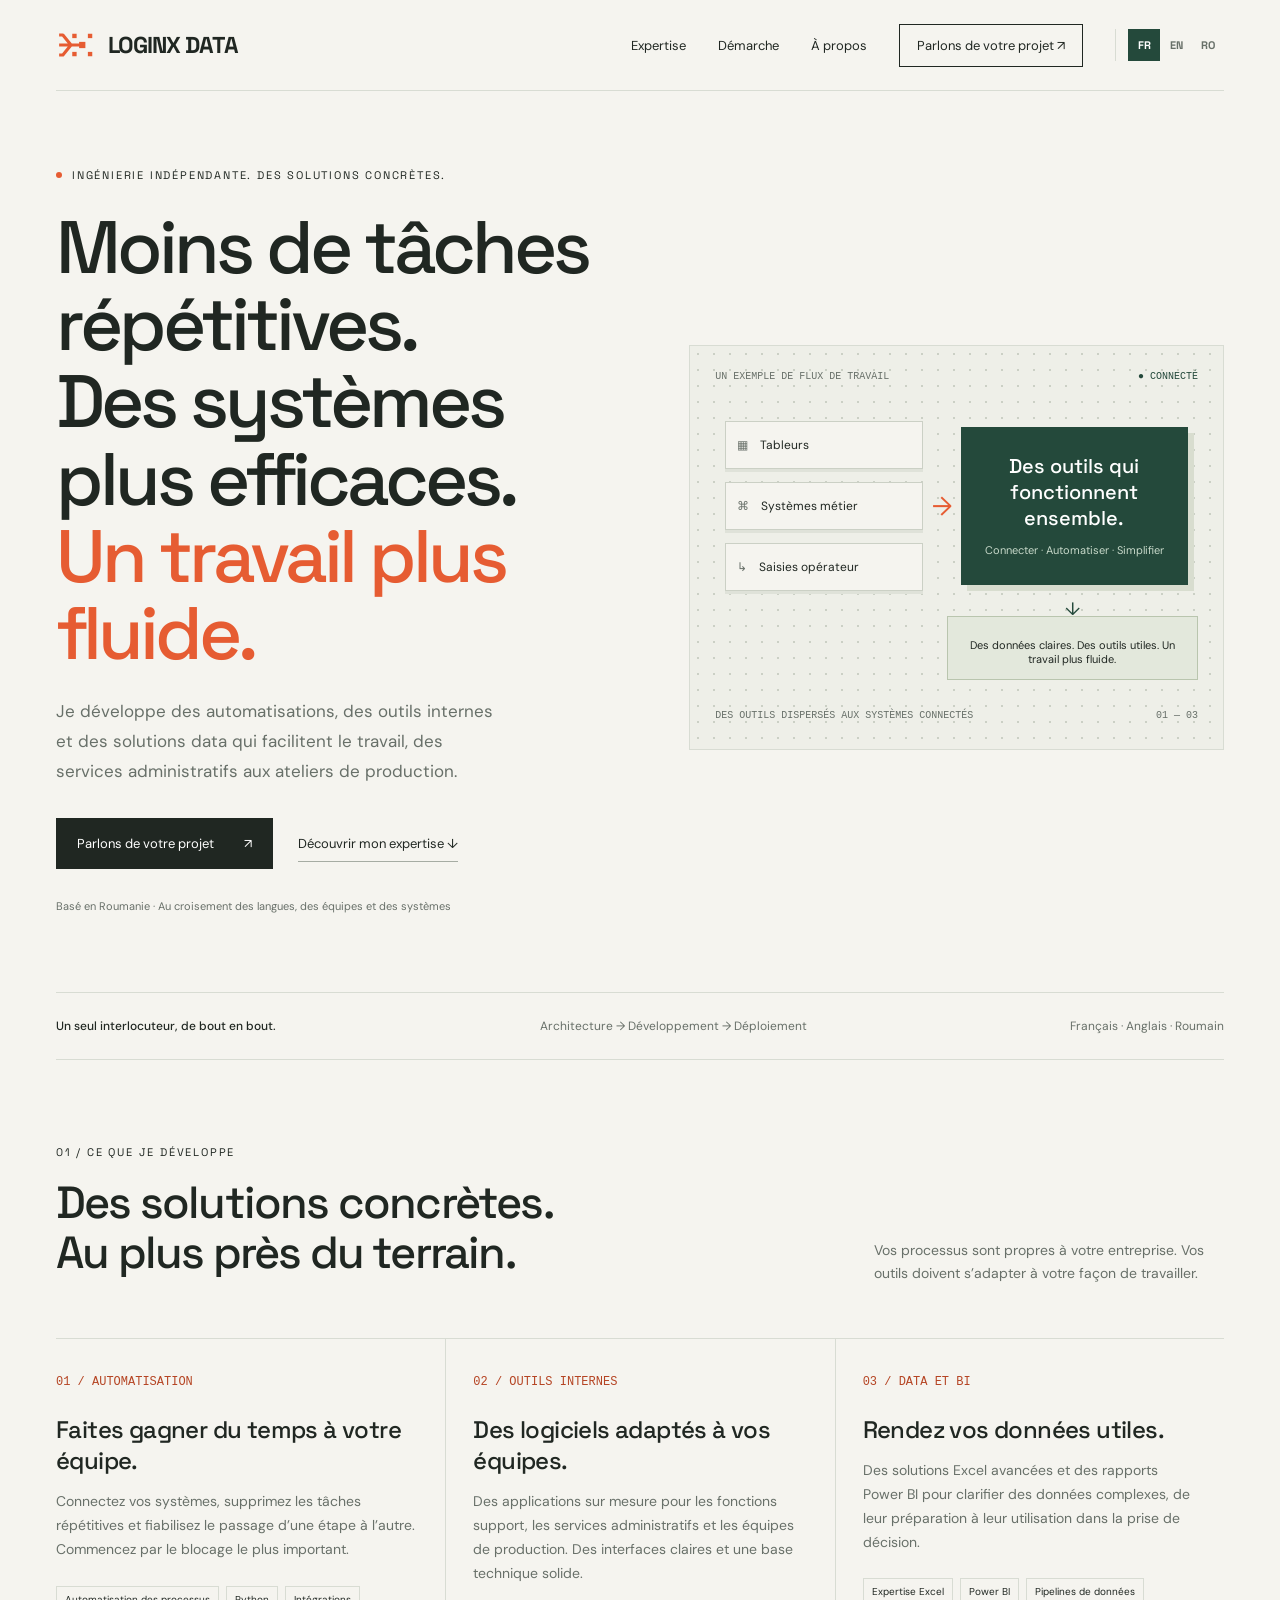
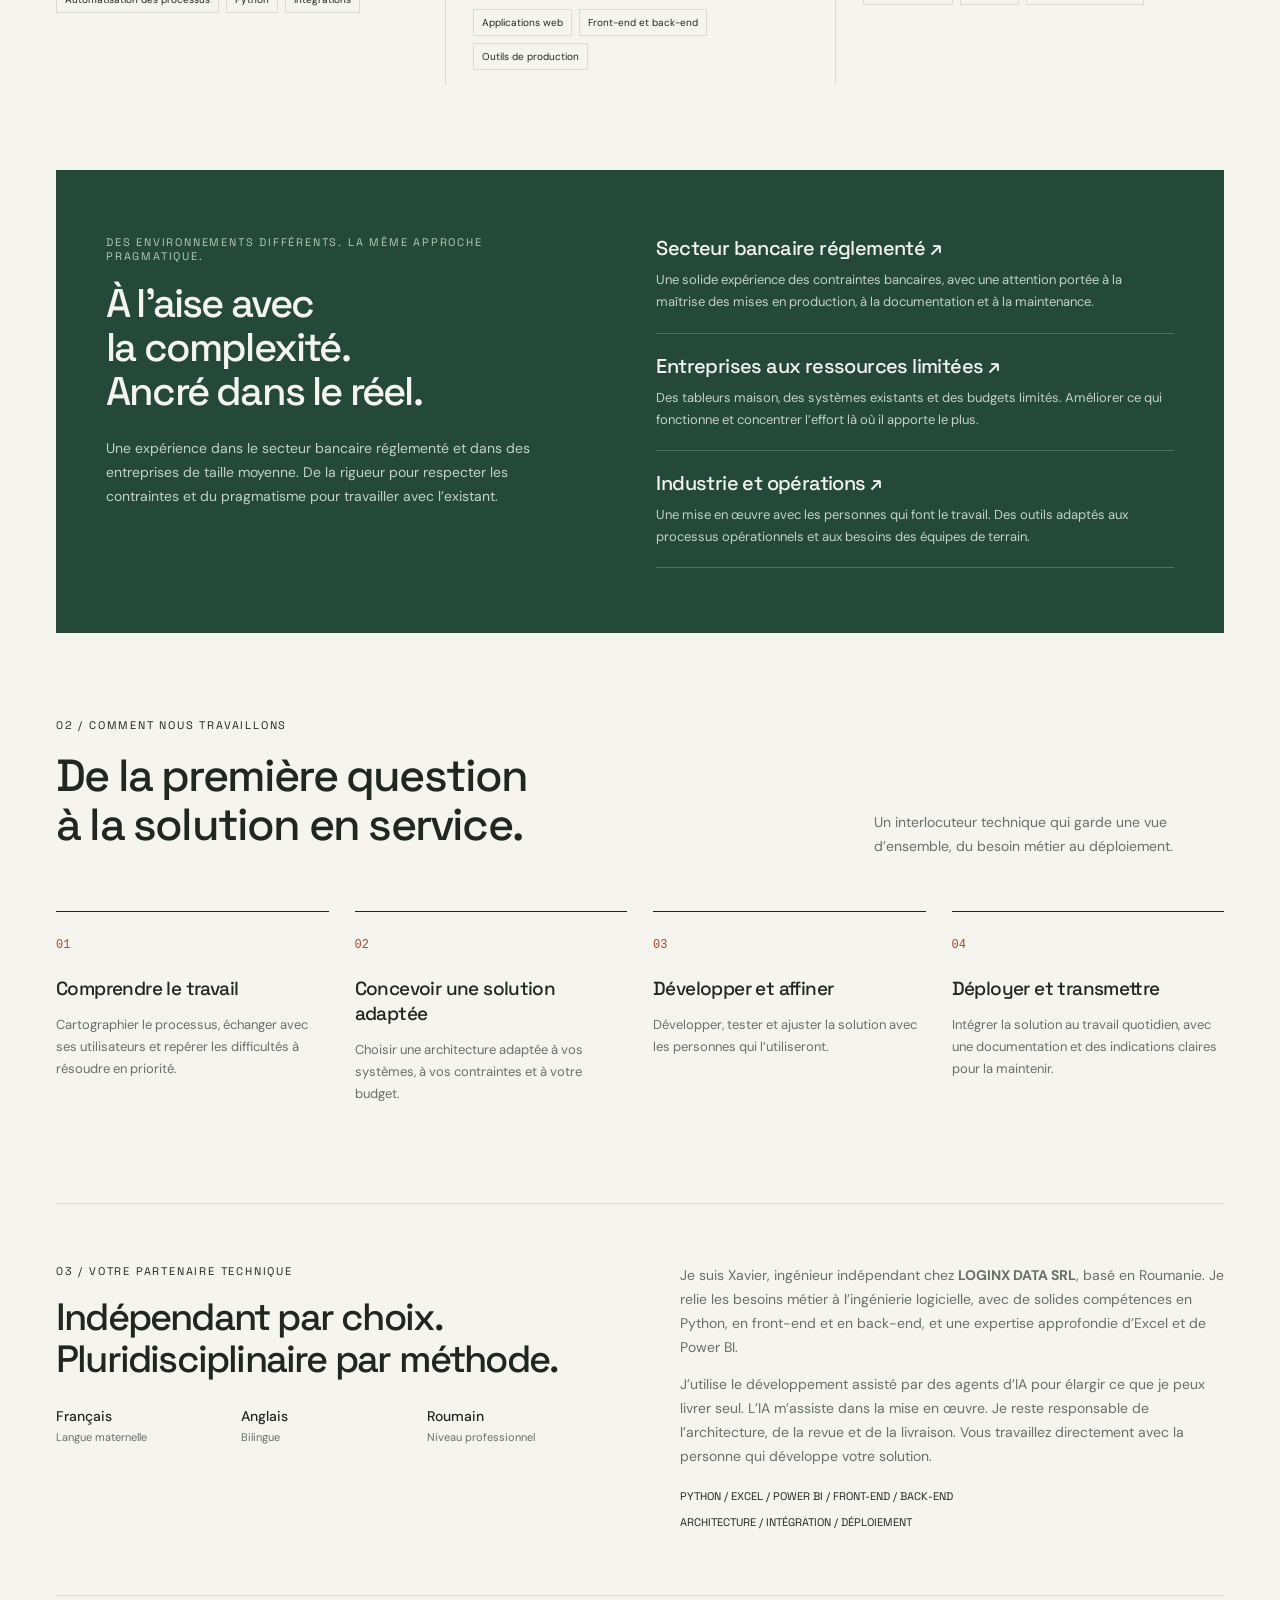
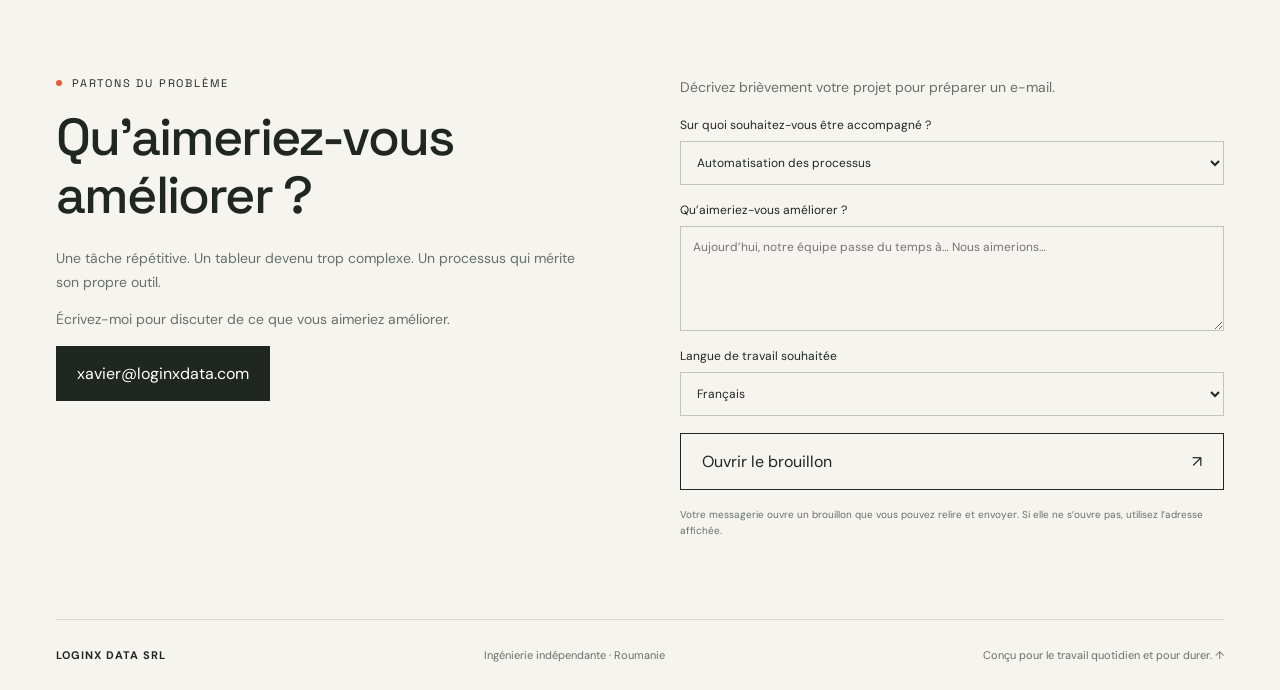
==== commit 065c7168: "update generic" ====
--- a/public/fr/index.html
+++ b/public/fr/index.html
@@ -1,10 +1,42 @@
 <!doctype html>
-<html lang="fr"><head><meta charset="utf-8"><meta name="viewport" content="width=device-width,initial-scale=1"><meta name="description" content="LOGINX DATA propose des services d’automatisation, de développement d’outils internes et de business intelligence. Ingénieur indépendant francophone basé en Roumanie, de l’architecture au déploiement."><meta name="theme-color" content="#f5f4ef"><title>LOGINX DATA — Fluidifiez votre travail.</title><link rel="icon" type="image/svg+xml" sizes="any" href="../favicon.svg?v=fusion"><link rel="stylesheet" href="../site.css"><script src="../cursor.js" defer></script></head><body><div class="wrap"><header><a class="brand" href="#" aria-label="Accueil LOGINX DATA"><img class="mark" src="../logo.svg" width="40" height="40" alt="" aria-hidden="true">LOGINX DATA</a><nav aria-label="Navigation principale"><a href="#expertise">Expertise</a><a href="#approach">Démarche</a><a href="#about">À propos</a><a class="nav-cta" href="#project">Parlons de votre projet ↗</a><div class="language-switch" role="group" aria-label="Langue du site"><a href="../fr/" lang="fr" hreflang="fr" aria-label="Français" aria-current="page">FR</a><a href="../" lang="en" hreflang="en" aria-label="English">EN</a><a href="../ro/" lang="ro" hreflang="ro" aria-label="Română">RO</a></div></nav></header><main>
-<section class="hero"><div><div class="eyebrow"><span class="dot"></span>Ingénierie indépendante. Des solutions concrètes.</div><h1>Moins de tâches répétitives.<br>Des systèmes plus efficaces.<br><em>Un travail plus fluide.</em></h1><p class="lead">Je développe des automatisations, des outils internes et des solutions data qui facilitent le travail, des services administratifs aux ateliers de production.</p><div class="actions"><a class="btn" href="#project">Préciser votre projet <span>↗</span></a><a class="text-link" href="#expertise">Découvrir mon expertise ↓</a></div><p class="micro">Basé en Roumanie · Au croisement des langues, des équipes et des systèmes</p></div><div class="system" aria-label="Exemple de flux reliant tableurs, systèmes métier et saisies opérateur à des automatisations et des outils internes"><div class="sys-head"><span>UN EXEMPLE DE FLUX DE TRAVAIL</span><span class="live">● CONNECTÉ</span></div><div class="diagram"><div class="sources"><div class="node"><span>▦</span> Tableurs</div><div class="node"><span>⌘</span> Systèmes métier</div><div class="node"><span>↳</span> Saisies opérateur</div></div><div class="connector">→</div><div class="core"><b>Des outils qui<br>fonctionnent ensemble.</b><small>Connecter · Automatiser · Simplifier</small></div></div><div class="output">Des données claires. Des outils utiles. Un travail plus fluide.</div><div class="sys-foot"><span>DES OUTILS DISPERSÉS AUX SYSTÈMES CONNECTÉS</span><span>01 — 03</span></div></div></section>
+<html lang="fr">
+<head>
+  <meta charset="utf-8">
+  <meta name="viewport" content="width=device-width,initial-scale=1">
+  <meta name="description" content="LOGINX DATA propose des services d’automatisation, de développement d’outils internes et de business intelligence. Ingénieur indépendant francophone basé en Roumanie, de l’architecture au déploiement.">
+  <meta name="theme-color" content="#f5f4ef">
+  <title>Automatisation, outils internes et BI | LoginX Data</title>
+  <link rel="canonical" href="https://loginxdata.com/fr/">
+  <link rel="alternate" hreflang="en" href="https://loginxdata.com/">
+  <link rel="alternate" hreflang="fr" href="https://loginxdata.com/fr/">
+  <link rel="alternate" hreflang="ro" href="https://loginxdata.com/ro/">
+  <link rel="alternate" hreflang="x-default" href="https://loginxdata.com/">
+  <meta property="og:type" content="website">
+  <meta property="og:site_name" content="LoginX Data">
+  <meta property="og:locale" content="fr_FR">
+  <meta property="og:locale:alternate" content="en_US">
+  <meta property="og:locale:alternate" content="ro_RO">
+  <meta property="og:url" content="https://loginxdata.com/fr/">
+  <meta property="og:title" content="Automatisation, outils internes et BI | LoginX Data">
+  <meta property="og:description" content="LOGINX DATA propose des services d’automatisation, de développement d’outils internes et de business intelligence. Ingénieur indépendant francophone basé en Roumanie, de l’architecture au déploiement.">
+  <meta property="og:image" content="https://loginxdata.com/social-preview.jpg">
+  <meta property="og:image:type" content="image/jpeg">
+  <meta property="og:image:width" content="1200">
+  <meta property="og:image:height" content="630">
+  <meta property="og:image:alt" content="Logo LoginX Data et illustration d’un flux de travail connecté">
+  <meta name="twitter:card" content="summary_large_image">
+  <link rel="icon" type="image/svg+xml" sizes="any" href="../favicon.svg?v=fusion">
+  <link rel="stylesheet" href="../site.css?v=contact-email">
+  <script src="../cursor.js" defer>
+  </script>
+  <script src="../contact.js" defer></script>
+</head>
+<body><div class="wrap"><header><a class="brand" href="#" aria-label="Accueil LOGINX DATA"><img class="mark" src="../logo.svg" width="40" height="40" alt="" aria-hidden="true">LOGINX DATA</a><nav aria-label="Navigation principale"><a href="#expertise">Expertise</a><a href="#approach">Démarche</a><a href="#about">À propos</a><a class="nav-cta" href="#project">Parlons de votre projet ↗</a><div class="language-switch" role="group" aria-label="Langue du site"><a href="../fr/" lang="fr" hreflang="fr" aria-label="Français" aria-current="page">FR</a><a href="../" lang="en" hreflang="en" aria-label="English">EN</a><a href="../ro/" lang="ro" hreflang="ro" aria-label="Română">RO</a></div></nav></header><main>
+<section class="hero"><div><div class="eyebrow"><span class="dot"></span>Ingénierie indépendante. Des solutions concrètes.</div><h1>Moins de tâches répétitives.<br>Des systèmes plus efficaces.<br><em>Un travail plus fluide.</em></h1><p class="lead">Je développe des automatisations, des outils internes et des solutions data qui facilitent le travail, des services administratifs aux ateliers de production.</p><div class="actions"><a class="btn" href="#project">Parlons de votre projet <span>↗</span></a><a class="text-link" href="#expertise">Découvrir mon expertise ↓</a></div><p class="micro">Basé en Roumanie · Au croisement des langues, des équipes et des systèmes</p></div><div class="system" aria-label="Exemple de flux reliant tableurs, systèmes métier et saisies opérateur à des automatisations et des outils internes"><div class="sys-head"><span>UN EXEMPLE DE FLUX DE TRAVAIL</span><span class="live">● CONNECTÉ</span></div><div class="diagram"><div class="sources"><div class="node"><span>▦</span> Tableurs</div><div class="node"><span>⌘</span> Systèmes métier</div><div class="node"><span>↳</span> Saisies opérateur</div></div><div class="connector">→</div><div class="core"><b>Des outils qui<br>fonctionnent ensemble.</b><small>Connecter · Automatiser · Simplifier</small></div></div><div class="output">Des données claires. Des outils utiles. Un travail plus fluide.</div><div class="sys-foot"><span>DES OUTILS DISPERSÉS AUX SYSTÈMES CONNECTÉS</span><span>01 — 03</span></div></div></section>
 <div class="strip"><b>Un seul interlocuteur, de bout en bout.</b><span>Architecture → Développement → Déploiement</span><span>Français · Anglais · Roumain</span></div>
 <section class="section" id="expertise"><div class="section-head"><div><div class="eyebrow">01 / Ce que je développe</div><h2>Des solutions concrètes.<br>Au plus près du terrain.</h2></div><p>Vos processus sont propres à votre entreprise. Vos outils doivent s’adapter à votre façon de travailler.</p></div><div class="services"><article class="service"><span class="number">01 / AUTOMATISATION</span><h3>Faites gagner du temps à votre équipe.</h3><p>Connectez vos systèmes, supprimez les tâches répétitives et fiabilisez le passage d’une étape à l’autre. Commencez par le blocage le plus important.</p><div class="tags"><span class="tag">Automatisation des processus</span><span class="tag">Python</span><span class="tag">Intégrations</span></div></article><article class="service"><span class="number">02 / OUTILS INTERNES</span><h3>Des logiciels adaptés à vos équipes.</h3><p>Des applications sur mesure pour les fonctions support, les services administratifs et les équipes de production. Des interfaces claires et une base technique solide.</p><div class="tags"><span class="tag">Applications web</span><span class="tag">Front-end et back-end</span><span class="tag">Outils de production</span></div></article><article class="service"><span class="number">03 / DATA ET BI</span><h3>Rendez vos données utiles.</h3><p>Des solutions Excel avancées et des rapports Power BI pour clarifier des données complexes, de leur préparation à leur utilisation dans la prise de décision.</p><div class="tags"><span class="tag">Expertise Excel</span><span class="tag">Power BI</span><span class="tag">Pipelines de données</span></div></article></div></section>
 <section class="context"><div><div class="eyebrow">Des environnements différents. La même approche pragmatique.</div><h2>À l’aise avec<br>la complexité.<br>Ancré dans le réel.</h2><p class="context-intro">Une expérience dans le secteur bancaire réglementé et dans des entreprises de taille moyenne. De la rigueur pour respecter les contraintes et du pragmatisme pour travailler avec l’existant.</p></div><div class="contexts"><article><h3>Secteur bancaire réglementé ↗</h3><p>Une solide expérience des contraintes bancaires, avec une attention portée à la maîtrise des mises en production, à la documentation et à la maintenance.</p></article><article><h3>Entreprises aux ressources limitées ↗</h3><p>Des tableurs maison, des systèmes existants et des budgets limités. Améliorer ce qui fonctionne et concentrer l’effort là où il apporte le plus.</p></article><article><h3>Industrie et opérations ↗</h3><p>Une mise en œuvre avec les personnes qui font le travail. Des outils adaptés aux processus opérationnels et aux besoins des équipes de terrain.</p></article></div></section>
 <section class="section" id="approach"><div class="section-head"><div><div class="eyebrow">02 / Comment nous travaillons</div><h2>De la première question<br>à la solution en service.</h2></div><p>Un interlocuteur technique qui garde une vue d’ensemble, du besoin métier au déploiement.</p></div><div class="process"><article><span class="number">01</span><h3>Comprendre le travail</h3><p>Cartographier le processus, échanger avec ses utilisateurs et repérer les difficultés à résoudre en priorité.</p></article><article><span class="number">02</span><h3>Concevoir une solution adaptée</h3><p>Choisir une architecture adaptée à vos systèmes, à vos contraintes et à votre budget.</p></article><article><span class="number">03</span><h3>Développer et affiner</h3><p>Développer, tester et ajuster la solution avec les personnes qui l’utiliseront.</p></article><article><span class="number">04</span><h3>Déployer et transmettre</h3><p>Intégrer la solution au travail quotidien, avec une documentation et des indications claires pour la maintenir.</p></article></div></section>
 <section class="about" id="about"><div><div class="eyebrow">03 / Votre partenaire technique</div><h2>Indépendant par choix.<br>Pluridisciplinaire par méthode.</h2><div class="languages"><div><b>Français</b><span>Langue maternelle</span></div><div><b>Anglais</b><span>Bilingue</span></div><div><b>Roumain</b><span>Niveau professionnel</span></div></div></div><div><p style="margin-top:0">Je suis Xavier, ingénieur indépendant chez <strong>LOGINX DATA SRL</strong>, basé en Roumanie. Je relie les besoins métier à l’ingénierie logicielle, avec de solides compétences en Python, en front-end et en back-end, et une expertise approfondie d’Excel et de Power BI.</p><p>J’utilise le développement assisté par des agents d’IA pour élargir ce que je peux livrer seul. L’IA m’assiste dans la mise en œuvre. Je reste responsable de l’architecture, de la revue et de la livraison. Vous travaillez directement avec la personne qui développe votre solution.</p><div class="tech">PYTHON / EXCEL / POWER BI / FRONT-END / BACK-END<br>ARCHITECTURE / INTÉGRATION / DÉPLOIEMENT</div></div></section>
-<section class="contact" id="project"><div><div class="eyebrow"><span class="dot"></span>Partons du problème</div><h2>Qu’aimeriez-vous<br>améliorer ?</h2><p>Une tâche répétitive. Un tableur devenu trop complexe. Un processus qui mérite son propre outil.</p><p>Résumez votre idée dans une courte fiche projet, prête à partager lors d’un premier échange.</p></div><form class="form" id="brief"><label>Sur quoi souhaitez-vous être accompagné ?<select id="need"><option>Automatisation des processus</option><option>Outil interne ou application web</option><option>Excel et Power BI</option><option>Processus de production et outils opérateur</option><option>Architecture et réalisation de bout en bout</option></select></label><label>Qu’aimeriez-vous améliorer ?<textarea id="problem" placeholder="Aujourd’hui, notre équipe passe du temps à… Nous aimerions…" required maxlength="5000"></textarea></label><label>Langue de travail souhaitée<select id="language"><option>Anglais</option><option selected>Français</option><option>Roumain</option></select></label><button class="btn" type="submit">Télécharger votre fiche projet <span>↓</span></button><small>Un fichier texte est créé sur votre appareil. Le site ne transmet ni ne conserve vos informations.</small><p id="status" role="status"></p></form></section>
-</main><footer><span class="foot-brand">LOGINX DATA SRL</span><span>Ingénierie indépendante · Roumanie</span><span>Conçu pour le travail quotidien et pour durer. <a href="#" aria-label="Retour en haut">↑</a></span></footer></div><script>document.getElementById('brief').addEventListener('submit',function(e){e.preventDefault();const content='FICHE PROJET — LOGINX DATA\n\nDomaine: '+document.getElementById('need').value+'\nLangue de travail: '+document.getElementById('language').value+'\n\nLe besoin\n'+document.getElementById('problem').value.trim()+'\n\nÀ aborder ensemble\n- Outils et systèmes actuels\n- Utilisateurs de la solution\n- Résultat attendu\n- Budget et calendrier\n';const url=URL.createObjectURL(new Blob([content],{type:'text/plain;charset=utf-8'}));const a=document.createElement('a');a.href=url;a.download='loginx-project-brief.txt';a.click();setTimeout(()=>URL.revokeObjectURL(url),1000);document.getElementById('status').textContent='Votre fiche est prête. Gardez-la pour votre premier échange.';});</script></body></html>
+<section class="contact" id="project"><div><div class="eyebrow"><span class="dot"></span>Partons du problème</div><h2>Qu’aimeriez-vous<br>améliorer ?</h2><p>Une tâche répétitive. Un tableur devenu trop complexe. Un processus qui mérite son propre outil.</p><p>Écrivez-moi pour discuter de ce que vous aimeriez améliorer.</p><a class="btn" id="contact-email" href="mailto:xavier@loginxdata.com">xavier@loginxdata.com</a></div><form class="form" id="brief" data-subject="Demande de projet" data-language-label="Langue de travail" hidden><p class="brief-intro">Décrivez brièvement votre projet pour préparer un e-mail.</p><label>Sur quoi souhaitez-vous être accompagné ?<select id="need"><option>Automatisation des processus</option><option>Outil interne ou application web</option><option>Excel et Power BI</option><option>Processus de production et outils opérateur</option><option>Architecture et réalisation de bout en bout</option></select></label><label>Qu’aimeriez-vous améliorer ?<textarea id="problem" placeholder="Aujourd’hui, notre équipe passe du temps à… Nous aimerions…" required maxlength="5000"></textarea></label><label>Langue de travail souhaitée<select id="language"><option>Anglais</option><option selected>Français</option><option>Roumain</option></select></label><button class="btn brief-email" type="submit">Ouvrir le brouillon <span aria-hidden="true">↗</span></button><small>Votre messagerie ouvre un brouillon que vous pouvez relire et envoyer. Si elle ne s’ouvre pas, utilisez l’adresse affichée.</small></form></section>
+</main><footer><span class="foot-brand">LOGINX DATA SRL</span><span>Ingénierie indépendante · Roumanie</span><span>Conçu pour le travail quotidien et pour durer. <a href="#" aria-label="Retour en haut">↑</a></span></footer></div></body></html>
--- a/public/site.css
+++ b/public/site.css
@@ -1,5 +1,5 @@
 @import url('https://fonts.googleapis.com/css2?family=DM+Sans:wght@400;500;600;700&family=Space+Grotesk:wght@400;500;600;700&display=swap');
-:root{--paper:#f5f4ef;--ink:#202722;--muted:#687069;--line:#d8dcd3;--orange:#e65c32;--green:#24493b}*{box-sizing:border-box}html{scroll-behavior:smooth;scroll-padding-top:85px}body{margin:0;background:var(--paper);color:var(--ink);font-family:'DM Sans',sans-serif;font-size:16px}a{color:inherit;text-decoration:none}button,input,select,textarea{font:inherit}button,a,input,select,textarea{outline-offset:5px}button{cursor:pointer}.wrap{max-width:1320px;margin:auto;padding:0 56px}header{height:91px;border-bottom:1px solid var(--line);display:flex;align-items:center;justify-content:space-between}.brand{font-family:'Space Grotesk',sans-serif;letter-spacing:-1px;font-weight:700;font-size:23px;display:flex;align-items:center;gap:12px}.mark{display:block;width:40px;height:40px;flex-shrink:0}nav{display:flex;gap:32px;align-items:center;font-size:13px}nav a:hover{color:var(--orange)}.nav-cta{border:1px solid var(--ink);padding:12px 17px}.eyebrow{font-family:'Space Grotesk',sans-serif;text-transform:uppercase;letter-spacing:1.8px;font-size:11px;display:flex;gap:10px;align-items:center}.dot{width:6px;height:6px;background:var(--orange);border-radius:50%;display:inline-block}.hero{padding:77px 0 65px;display:grid;grid-template-columns:1.1fr 1fr;gap:45px;align-items:center}h1,h2,h3{font-family:'Space Grotesk',sans-serif;font-weight:500}h1{font-size:clamp(52px,5.8vw,80px);line-height:1.04;letter-spacing:-4px;margin:27px 0 25px}h1 em{font-style:normal;color:var(--orange)}.lead{font-size:17px;line-height:1.75;color:var(--muted);max-width:440px}.actions{display:flex;gap:25px;align-items:center;margin-top:32px;font-size:13px}.btn{display:inline-flex;align-items:center;justify-content:space-between;gap:30px;background:var(--ink);color:white;padding:17px 21px;border:0}.btn:hover{background:var(--green)}.text-link{border-bottom:1px solid #a6aca3;padding:9px 0}.micro{font-size:11px;color:var(--muted);margin-top:28px}.system{position:relative;border:1px solid var(--line);padding:25px;background-color:#eeefe8;background-image:radial-gradient(#cbd0c5 1px,transparent 1px);background-size:16px 16px;min-height:405px}.sys-head{display:flex;justify-content:space-between;font-family:monospace;font-size:10px;color:var(--muted)}.live{color:var(--green)}.diagram{padding:39px 10px 25px;display:grid;grid-template-columns:1fr 38px 1.15fr;align-items:center}.sources{display:grid;gap:13px}.node{background:var(--paper);border:1px solid #cbd0c5;padding:15px 11px;font-size:12px;display:flex;align-items:center;gap:12px;box-shadow:0 3px 0 #dfe2d9}.node span{color:var(--muted);font-family:monospace}.connector{text-align:center;color:var(--orange);font-size:26px}.core{background:var(--green);color:#fff;padding:26px 18px;text-align:center;box-shadow:6px 6px 0 #d8ddcf}.core b{font-family:'Space Grotesk';font-size:20px;font-weight:500}.core small{display:block;line-height:1.6;color:#c8d9ca;margin-top:11px;font-size:11px}.output{margin-left:auto;width:52%;padding:13px;background:#e3e8dc;border:1px solid #b9c5ae;font-size:11px;text-align:center}.output:before{content:'↓';display:block;margin-top:-33px;margin-bottom:17px;color:var(--green);font-size:18px}.sys-foot{display:flex;justify-content:space-between;margin-top:30px;font:10px monospace;color:var(--muted)}.strip{border-top:1px solid var(--line);border-bottom:1px solid var(--line);padding:25px 0;display:flex;justify-content:space-between;gap:20px;font-size:12px}.strip span{color:var(--muted)}.strip b{font-weight:500}.section{padding:85px 0}h2{font-size:45px;line-height:1.1;letter-spacing:-1.8px;margin:19px 0 23px}.section-head{display:flex;justify-content:space-between;align-items:end;gap:50px;margin-bottom:38px}.section-head p{max-width:350px;color:var(--muted);font-size:14px;line-height:1.7}.services{display:grid;grid-template-columns:repeat(3,1fr);border-top:1px solid var(--line)}.service{padding:30px 27px 15px 0}.service+.service{border-left:1px solid var(--line);padding-left:27px}.number{font:12px monospace;color:var(--orange)}h3{font-size:24px;letter-spacing:-.6px;margin:24px 0 14px}p{line-height:1.7}.service p{font-size:14px;color:var(--muted)}.tags{display:flex;gap:7px;flex-wrap:wrap;margin-top:24px}.tag{border:1px solid var(--line);padding:6px 8px;font-size:10px}.context{background:var(--green);color:#f5f4ef;padding:65px 50px;display:grid;grid-template-columns:1fr 1.1fr;gap:80px}.context .eyebrow{color:#b7c9b8}.context h2{font-size:40px}.context-intro{color:#c5d1c7;font-size:14px}.contexts article{padding:19px 0;border-bottom:1px solid #52705f}.contexts article:first-child{padding-top:0}.contexts h3{font-size:20px;margin:0 0 8px}.contexts p{font-size:13px;margin:0;color:#c5d1c7}.process{display:grid;grid-template-columns:repeat(4,1fr);gap:26px}.process article{border-top:1px solid var(--ink);padding-top:20px}.process h3{font-size:19px;margin:23px 0 12px}.process p{font-size:13px;color:var(--muted)}.about{display:grid;grid-template-columns:1fr 1fr;gap:80px;padding:60px 0;border-top:1px solid var(--line);border-bottom:1px solid var(--line)}.about h2{font-size:38px}.about p{color:var(--muted);font-size:14px}.tech{font:11px 'Space Grotesk';line-height:2.4;color:var(--ink)}.languages{display:grid;grid-template-columns:repeat(3,1fr);gap:12px;margin-top:26px}.languages b{font-size:14px;font-weight:500;display:block}.languages span{font-size:11px;color:var(--muted)}.contact{padding:80px 0;display:grid;grid-template-columns:1fr 1fr;gap:80px}.contact h2{font-size:52px}.contact p{color:var(--muted);font-size:14px}.form{display:grid;gap:17px}label{font-size:12px;display:grid;gap:8px}select,textarea{width:100%;background:transparent;border:1px solid #bec5b9;padding:12px;color:var(--ink);border-radius:0}textarea{resize:vertical;min-height:105px}.form small{color:var(--muted);font-size:10px;line-height:1.6}.form .btn{width:100%}footer{border-top:1px solid var(--line);padding:28px 0;display:flex;justify-content:space-between;font-size:11px;color:var(--muted)}.foot-brand{color:var(--ink);font-weight:700;letter-spacing:1px}#status{font-size:12px;color:var(--green);margin:0}@media(min-width:1450px){.hero{padding-top:95px;padding-bottom:90px}}@media(max-width:900px){.wrap{padding:0 28px}nav{gap:18px}.hero{gap:25px}h1{font-size:57px}.system{padding:18px}.diagram{padding-left:0;padding-right:0}.context,.about,.contact{gap:35px}.context{padding:40px 30px}.strip{font-size:10px}}@media(max-width:680px){.wrap{padding:0 22px}header{height:76px}.brand{font-size:19px}nav>a:not(.nav-cta){display:none}.nav-cta{font-size:11px;padding:10px}.hero{grid-template-columns:1fr;padding:48px 0 35px;gap:35px}h1{font-size:61px;letter-spacing:-3px}.lead{font-size:16px}.system{min-height:365px}.strip{flex-wrap:wrap;gap:14px 25px}.section{padding:55px 0}.section-head{display:block;margin-bottom:28px}h2{font-size:36px}.services{grid-template-columns:1fr}.service,.service+.service{border-left:0;border-bottom:1px solid var(--line);padding:25px 0}.service h3{margin-top:13px}.context,.about,.contact{grid-template-columns:1fr;gap:28px}.context{padding:33px 24px}.context h2{font-size:34px}.process{grid-template-columns:1fr 1fr;gap:25px}.about{padding:42px 0}.contact{padding:55px 0}.contact h2{font-size:42px}footer{gap:20px;flex-wrap:wrap}.languages{gap:8px}}@media(prefers-reduced-motion:reduce){html{scroll-behavior:auto}}
+:root{--paper:#f5f4ef;--ink:#202722;--muted:#687069;--line:#d8dcd3;--orange:#e65c32;--orange-text:#b54423;--green:#24493b}*{box-sizing:border-box}html{scroll-behavior:smooth;scroll-padding-top:85px}body{margin:0;background:var(--paper);color:var(--ink);font-family:'DM Sans',sans-serif;font-size:16px}a{color:inherit;text-decoration:none}button,input,select,textarea{font:inherit}button,a,input,select,textarea{outline-offset:5px}button{cursor:pointer}.wrap{max-width:1320px;margin:auto;padding:0 56px}header{height:91px;border-bottom:1px solid var(--line);display:flex;align-items:center;justify-content:space-between}.brand{font-family:'Space Grotesk',sans-serif;letter-spacing:-1px;font-weight:700;font-size:23px;display:flex;align-items:center;gap:12px}.mark{display:block;width:40px;height:40px;flex-shrink:0}nav{display:flex;gap:32px;align-items:center;font-size:13px}nav a:hover{color:var(--orange-text)}.nav-cta{border:1px solid var(--ink);padding:12px 17px}.eyebrow{font-family:'Space Grotesk',sans-serif;text-transform:uppercase;letter-spacing:1.8px;font-size:11px;display:flex;gap:10px;align-items:center}.dot{width:6px;height:6px;background:var(--orange);border-radius:50%;display:inline-block}.hero{padding:77px 0 65px;display:grid;grid-template-columns:1.1fr 1fr;gap:45px;align-items:center}h1,h2,h3{font-family:'Space Grotesk',sans-serif;font-weight:500}h1{font-size:clamp(52px,5.8vw,80px);line-height:1.04;letter-spacing:-4px;margin:27px 0 25px}h1 em{font-style:normal;color:var(--orange)}.lead{font-size:17px;line-height:1.75;color:var(--muted);max-width:440px}.actions{display:flex;gap:25px;align-items:center;margin-top:32px;font-size:13px}.btn{display:inline-flex;align-items:center;justify-content:space-between;gap:30px;background:var(--ink);color:white;padding:17px 21px;border:0}.btn:hover{background:var(--green)}.text-link{border-bottom:1px solid #a6aca3;padding:9px 0}.micro{font-size:11px;color:var(--muted);margin-top:28px}.system{position:relative;border:1px solid var(--line);padding:25px;background-color:#eeefe8;background-image:radial-gradient(#cbd0c5 1px,transparent 1px);background-size:16px 16px;min-height:405px}.sys-head{display:flex;justify-content:space-between;font-family:monospace;font-size:10px;color:var(--muted)}.live{color:var(--green)}.diagram{padding:39px 10px 25px;display:grid;grid-template-columns:1fr 38px 1.15fr;align-items:center}.sources{display:grid;gap:13px}.node{background:var(--paper);border:1px solid #cbd0c5;padding:15px 11px;font-size:12px;display:flex;align-items:center;gap:12px;box-shadow:0 3px 0 #dfe2d9}.node span{color:var(--muted);font-family:monospace}.connector{text-align:center;color:var(--orange);font-size:26px}.core{background:var(--green);color:#fff;padding:26px 18px;text-align:center;box-shadow:6px 6px 0 #d8ddcf}.core b{font-family:'Space Grotesk';font-size:20px;font-weight:500}.core small{display:block;line-height:1.6;color:#c8d9ca;margin-top:11px;font-size:11px}.output{margin-left:auto;width:52%;padding:13px;background:#e3e8dc;border:1px solid #b9c5ae;font-size:11px;text-align:center}.output:before{content:'↓';display:block;margin-top:-33px;margin-bottom:17px;color:var(--green);font-size:18px}.sys-foot{display:flex;justify-content:space-between;margin-top:30px;font:10px monospace;color:var(--muted)}.strip{border-top:1px solid var(--line);border-bottom:1px solid var(--line);padding:25px 0;display:flex;justify-content:space-between;gap:20px;font-size:12px}.strip span{color:var(--muted)}.strip b{font-weight:500}.section{padding:85px 0}h2{font-size:45px;line-height:1.1;letter-spacing:-1.8px;margin:19px 0 23px}.section-head{display:flex;justify-content:space-between;align-items:end;gap:50px;margin-bottom:38px}.section-head p{max-width:350px;color:var(--muted);font-size:14px;line-height:1.7}.services{display:grid;grid-template-columns:repeat(3,1fr);border-top:1px solid var(--line)}.service{padding:30px 27px 15px 0}.service+.service{border-left:1px solid var(--line);padding-left:27px}.number{font:12px monospace;color:var(--orange-text)}h3{font-size:24px;letter-spacing:-.6px;margin:24px 0 14px}p{line-height:1.7}.service p{font-size:14px;color:var(--muted)}.tags{display:flex;gap:7px;flex-wrap:wrap;margin-top:24px}.tag{border:1px solid var(--line);padding:6px 8px;font-size:10px}.context{background:var(--green);color:#f5f4ef;padding:65px 50px;display:grid;grid-template-columns:1fr 1.1fr;gap:80px}.context .eyebrow{color:#b7c9b8}.context h2{font-size:40px}.context-intro{color:#c5d1c7;font-size:14px}.contexts article{padding:19px 0;border-bottom:1px solid #52705f}.contexts article:first-child{padding-top:0}.contexts h3{font-size:20px;margin:0 0 8px}.contexts p{font-size:13px;margin:0;color:#c5d1c7}.process{display:grid;grid-template-columns:repeat(4,1fr);gap:26px}.process article{border-top:1px solid var(--ink);padding-top:20px}.process h3{font-size:19px;margin:23px 0 12px}.process p{font-size:13px;color:var(--muted)}.about{display:grid;grid-template-columns:1fr 1fr;gap:80px;padding:60px 0;border-top:1px solid var(--line);border-bottom:1px solid var(--line)}.about h2{font-size:38px}.about p{color:var(--muted);font-size:14px}.tech{font:11px 'Space Grotesk';line-height:2.4;color:var(--ink)}.languages{display:grid;grid-template-columns:repeat(3,1fr);gap:12px;margin-top:26px}.languages b{font-size:14px;font-weight:500;display:block}.languages span{font-size:11px;color:var(--muted)}.contact{padding:80px 0;display:grid;grid-template-columns:1fr 1fr;gap:80px}.contact h2{font-size:52px}.contact p{color:var(--muted);font-size:14px}.form{display:grid;gap:17px}label{font-size:12px;display:grid;gap:8px}select,textarea{width:100%;background:transparent;border:1px solid #bec5b9;padding:12px;color:var(--ink);border-radius:0}textarea{resize:vertical;min-height:105px}.form small{color:var(--muted);font-size:10px;line-height:1.6}.form .btn{width:100%}footer{border-top:1px solid var(--line);padding:28px 0;display:flex;justify-content:space-between;font-size:11px;color:var(--muted)}.foot-brand{color:var(--ink);font-weight:700;letter-spacing:1px}.form[hidden]{display:none}@media(min-width:1450px){.hero{padding-top:95px;padding-bottom:90px}}@media(max-width:900px){.wrap{padding:0 28px}nav{gap:18px}.hero{gap:25px}h1{font-size:57px}.system{padding:18px}.diagram{padding-left:0;padding-right:0}.context,.about,.contact{gap:35px}.context{padding:40px 30px}.strip{font-size:10px}}@media(max-width:680px){.wrap{padding:0 22px}header{height:76px}.brand{font-size:19px}nav>a:not(.nav-cta){display:none}.nav-cta{font-size:11px;padding:10px}.hero{grid-template-columns:1fr;padding:48px 0 35px;gap:35px}h1{font-size:61px;letter-spacing:-3px}.lead{font-size:16px}.system{min-height:365px}.strip{flex-wrap:wrap;gap:14px 25px}.section{padding:55px 0}.section-head{display:block;margin-bottom:28px}h2{font-size:36px}.services{grid-template-columns:1fr}.service,.service+.service{border-left:0;border-bottom:1px solid var(--line);padding:25px 0}.service h3{margin-top:13px}.context,.about,.contact{grid-template-columns:1fr;gap:28px}.context{padding:33px 24px}.context h2{font-size:34px}.process{grid-template-columns:1fr 1fr;gap:25px}.about{padding:42px 0}.contact{padding:55px 0}.contact h2{font-size:42px}footer{gap:20px;flex-wrap:wrap}.languages{gap:8px}}@media(prefers-reduced-motion:reduce){html{scroll-behavior:auto}}
 
 .language-switch {
   display: flex;
@@ -23,6 +23,40 @@
 }
 
 .language-switch [aria-current="page"]:hover {
+  color: white;
+}
+
+:where(a, button, input, select, textarea):focus-visible {
+  outline: 2px solid var(--green);
+}
+
+.home-links {
+  flex-wrap: wrap;
+  gap: 12px;
+  margin-top: 28px;
+}
+
+.home-links > .btn {
+  display: inline-flex;
+}
+
+.home-links > .btn:hover {
+  color: white;
+}
+
+.brief-intro {
+  margin: 0;
+}
+
+.brief-email {
+  background: transparent;
+  border: 1px solid var(--ink);
+  color: var(--ink);
+}
+
+.brief-email:hover {
+  background: var(--green);
+  border-color: var(--green);
   color: white;
 }
 
